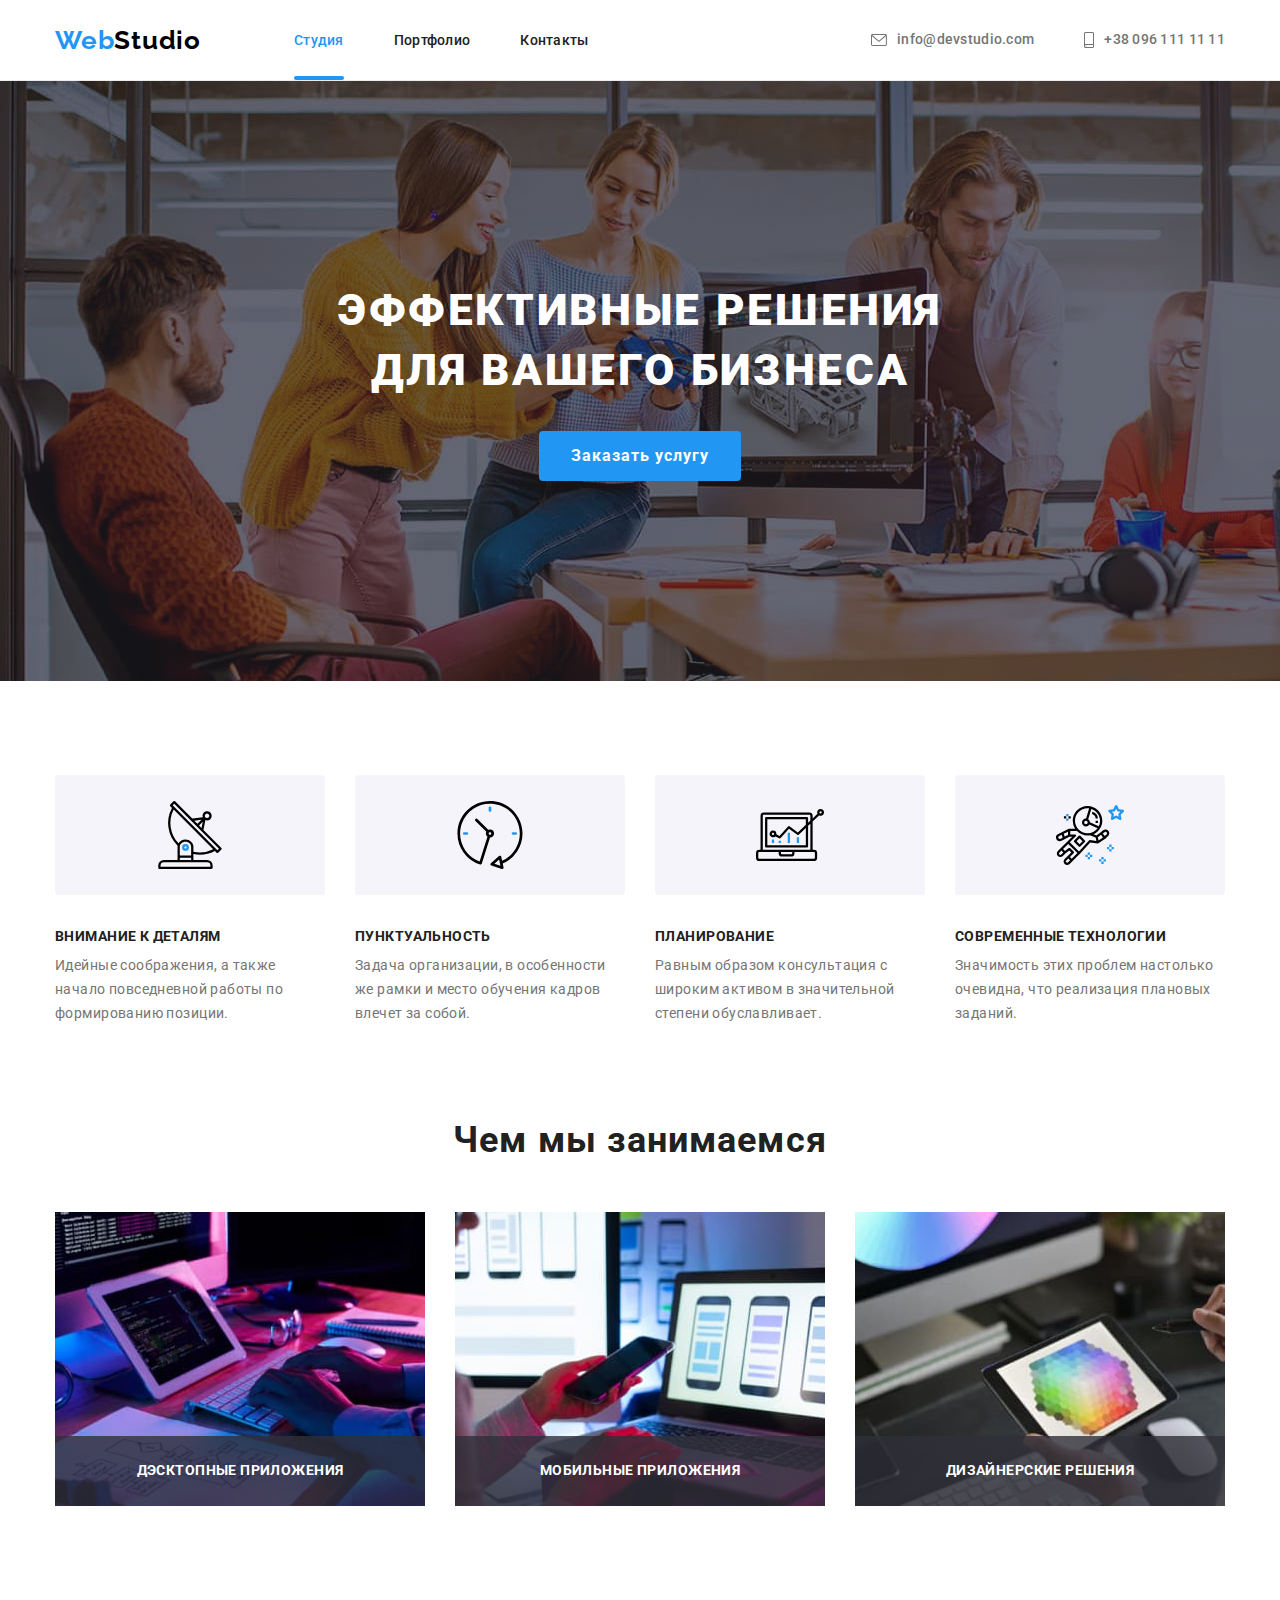
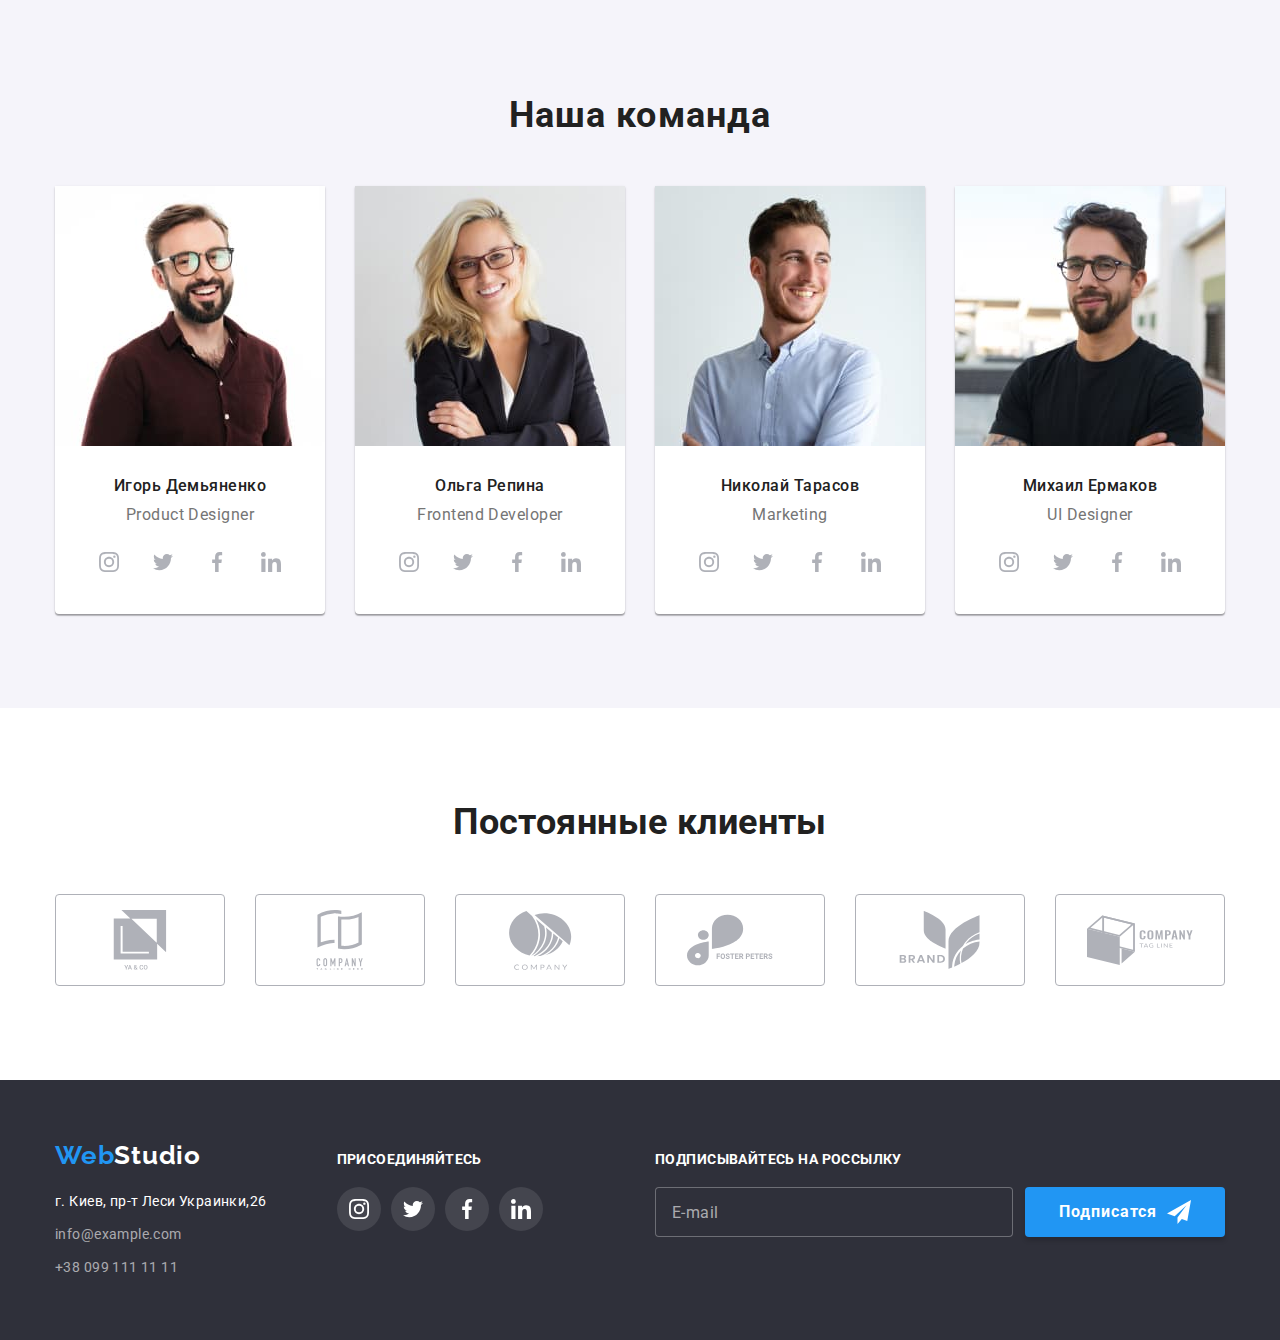
==== index.html @ eb28e516 "add6" ====
<!DOCTYPE html>
<html lang="ru">
  <head>
    <meta charset="UTF-8" />
    <meta http-equiv="X-UA-Compatible" content="IE=edge" />
    <meta name="viewport" content="width=device-width, initial-scale=1.0" />
    <title>Document</title>
    <link
      rel="stylesheet"
      href="https://cdn.jsdelivr.net/npm/modern-normalize@1.1.0/modern-normalize.min.css"
    />
    <link rel="stylesheet" href="./css/styles.css" />
    <link rel="preconnect" href="https://fonts.googleapis.com" />
    <link rel="preconnect" href="https://fonts.gstatic.com" crossorigin />
    <link
      href="https://fonts.googleapis.com/css2?family=Raleway:wght@700&family=Roboto:wght@400;500;700;900&display=swap"
      rel="stylesheet"
    />
  </head>
  <body>
    <header>
      <div class="container page-header-container">
        <nav class="header-navigation">
          <a href="./index.html" class="logo">Web<span class="logo-studio">Studio</span></a>
          <ul class="navigation-links">
            <li><a href="./index.html" class="links-header current">Студия</a></li>
            <li><a href="./portfolio.html" class="links-header">Портфолио</a></li>
            <li><a href="./contacts.html" class="links-header">Контакты</a></li>
          </ul>
        </nav>
        <ul class="header-contacts">
          <li>
            <div class="contacts">
              <a href="mailto:info@devstudio.com" class="links-header"
                ><svg class="icon-letter" width="16" height="14">
                  <use href="./images/icons.svg#icon-letter"></use></svg
                >info@devstudio.com</a
              >
            </div>
          </li>
          <li>
            <div class="contacts">
              <a href="tel:+380961111111" class="links-header"
                ><svg class="icon-phone" width="10" height="16">
                  <use href="./images/icons.svg#icon-smartphone"></use>
                </svg>
                +38 096 111 11 11</a
              >
            </div>
          </li>
        </ul>
      </div>
    </header>
    <main>
      <section class="hero section">
        <div class="container hero-img-button">
          <h1 class="hero-title">Эффективные решения для вашего бизнеса</h1>
          <button type="button" data-modal-open class="button-hero">Заказать услугу</button>
        </div>
      </section>
      <section class="advantage section">
        <div class="container">
          <h2 class="visually-hidden">преимущества</h2>
          <ul class="our-advantage">
            <li>
              <div class="items-advantage">
                <svg class="icons-advantage">
                  <use href="./images/icons.svg#icon-antenna"></use>
                  <!-- width="65px" height="70px" -->
                </svg>
              </div>
              <h3>Внимание к деталям</h3>
              <p>
                Идейные соображения, а также начало повседневной работы по формированию позиции.
              </p>
            </li>
            <li>
              <div class="items-advantage">
                <svg class="icons-advantage">
                  <use href="./images/icons.svg#icon-clock "></use>
                  <!-- width="67px" height="70px" -->
                </svg>
              </div>
              <h3>Пунктуальность</h3>
              <p>
                Задача организации, в особенности же рамки и место обучения кадров влечет за собой.
              </p>
            </li>
            <li>
              <div class="items-advantage">
                <svg class="icons-advantage">
                  <use href="./images/icons.svg#icon-diagram"></use>
                  <!-- width="70px" height="54px" -->
                </svg>
              </div>
              <h3>Планирование</h3>
              <p>
                Равным образом консультация с широким активом в значительной степени обуславливает.
              </p>
            </li>
            <li>
              <div class="items-advantage">
                <svg class="icons-advantage">
                  <use href="./images/icons.svg#icon-astronaut"></use>
                  <!-- width="70px" height="70px" -->
                </svg>
              </div>
              <h3>Современные технологии</h3>
              <p>Значимость этих проблем настолько очевидна, что реализация плановых заданий.</p>
            </li>
          </ul>
        </div>
      </section>
      <section class="work section">
        <div class="container">
          <h2 class="work-title">Чем мы занимаемся</h2>
          <ul class="our-work">
            <li>
              <div class="our-work-img">
                <img
                  src="./images/img2.jpg"
                  alt="процесс создания сайта,приложения"
                  width="370"
                  height="294"
                />
                <p class="work-img-text">Дэсктопные приложения</p>
              </div>
            </li>
            <li>
              <div class="our-work-img">
                <img
                  src="./images/img3.jpg"
                  alt="оптимизация сайта для потребителей"
                  width="370"
                  height="294"
                />
                <p class="work-img-text">Мобильные приложения</p>
              </div>
            </li>
            <li>
              <div class="our-work-img">
                <img
                  src="./images/img4.jpg"
                  alt="сопоставление всех за и против"
                  width="370"
                  height="294"
                />
                <p class="work-img-text">Дизайнерские решения</p>
              </div>
            </li>
          </ul>
        </div>
      </section>
      <section class="team section">
        <div class="container">
          <h2 class="title-team">Наша команда</h2>
          <ul class="our-team">
            <li>
              <img src="./images/img5.jpg" alt="фото Игорь Демьяненко" width="270" height="260" />
              <div class="info-team">
                <h3 class="team-img-titles">Игорь Демьяненко</h3>
                <p lang="en">Product Designer</p>

                <ul class="social-list-team">
                  <li class="social-items-team">
                    <a href="" class="social-links-team"
                      ><svg class="social-team-icons" width="20px" height="20px">
                        <use href="./images/icons.svg#icon-instagram"></use></svg
                    ></a>
                  </li>
                  <li class="social-items-team">
                    <a href="" class="social-links-team"
                      ><svg class="social-team-icons" width="20px" height="20px">
                        <use href="./images/icons.svg#icon-twitter"></use></svg
                    ></a>
                  </li>
                  <li class="social-items-team">
                    <a href="" class="social-links-team"
                      ><svg class="social-team-icons" width="20px" height="20px">
                        <use href="./images/icons.svg#icon-facebook"></use></svg
                    ></a>
                  </li>
                  <li class="social-items-team">
                    <a href="" class="social-links-team"
                      ><svg class="social-team-icons" width="20px" height="20px">
                        <use href="./images/icons.svg#icon-linkedin"></use></svg
                    ></a>
                  </li>
                </ul>
              </div>
            </li>
            <li>
              <img src="./images/img6.jpg" alt="фото Ольга Репина" width="270" height="260" />
              <div class="info-team">
                <h3 class="team-img-titles">Ольга Репина</h3>
                <p lang="en">Frontend Developer</p>

                <ul class="social-list-team">
                  <li class="social-items-team">
                    <a href="" class="social-links-team"
                      ><svg class="social-team-icons" width="20px" height="20px">
                        <use href="./images/icons.svg#icon-instagram"></use></svg
                    ></a>
                  </li>
                  <li class="social-items-team">
                    <a href="" class="social-links-team"
                      ><svg class="social-team-icons" width="20px" height="20px">
                        <use href="./images/icons.svg#icon-twitter"></use></svg
                    ></a>
                  </li>
                  <li class="social-items-team">
                    <a href="" class="social-links-team"
                      ><svg class="social-team-icons" width="20px" height="20px">
                        <use href="./images/icons.svg#icon-facebook"></use></svg
                    ></a>
                  </li>
                  <li class="social-items-team">
                    <a href="" class="social-links-team"
                      ><svg class="social-team-icons" width="20px" height="20px">
                        <use href="./images/icons.svg#icon-linkedin"></use></svg
                    ></a>
                  </li>
                </ul>
              </div>
            </li>
            <li>
              <img src="./images/img7.jpg" alt="фото Николай Тарасов" width="270" height="260" />
              <div class="info-team">
                <h3 class="team-img-titles">Николай Тарасов</h3>
                <p lang="en">Marketing</p>

                <ul class="social-list-team">
                  <li class="social-items-team">
                    <a href="" class="social-links-team"
                      ><svg class="social-team-icons" width="20px" height="20px">
                        <use href="./images/icons.svg#icon-instagram"></use></svg
                    ></a>
                  </li>
                  <li class="social-items-team">
                    <a href="" class="social-links-team"
                      ><svg class="social-team-icons" width="20px" height="20px">
                        <use href="./images/icons.svg#icon-twitter"></use></svg
                    ></a>
                  </li>
                  <li class="social-items-team">
                    <a href="" class="social-links-team"
                      ><svg class="social-team-icons" width="20px" height="20px">
                        <use href="./images/icons.svg#icon-facebook"></use></svg
                    ></a>
                  </li>
                  <li class="social-items-team">
                    <a href="" class="social-links-team"
                      ><svg class="social-team-icons" width="20px" height="20px">
                        <use href="./images/icons.svg#icon-linkedin"></use></svg
                    ></a>
                  </li>
                </ul>
              </div>
            </li>
            <li>
              <img src="./images/img8.jpg" alt="фото Михаил Ермаков" width="270" height="260" />
              <div class="info-team">
                <h3 class="team-img-titles">Михаил Ермаков</h3>
                <p lang="en">UI Designer</p>

                <ul class="social-list-team">
                  <li class="social-items-team">
                    <a href="" class="social-links-team"
                      ><svg class="social-team-icons" width="20px" height="20px">
                        <use href="./images/icons.svg#icon-instagram"></use></svg
                    ></a>
                  </li>
                  <li class="social-items-team">
                    <a href="" class="social-links-team"
                      ><svg class="social-team-icons" width="20px" height="20px">
                        <use href="./images/icons.svg#icon-twitter"></use></svg
                    ></a>
                  </li>
                  <li class="social-items-team">
                    <a href="" class="social-links-team"
                      ><svg class="social-team-icons" width="20px" height="20px">
                        <use href="./images/icons.svg#icon-facebook"></use></svg
                    ></a>
                  </li>
                  <li class="social-items-team">
                    <a href="" class="social-links-team"
                      ><svg class="social-team-icons" width="20px" height="20px">
                        <use href="./images/icons.svg#icon-linkedin"></use></svg
                    ></a>
                  </li>
                </ul>
              </div>
            </li>
          </ul>
        </div>
      </section>
      <section class="our-clients section">
        <div class="clients container">
          <h2 class="clients-title">Постоянные клиенты</h2>
          <ul class="list-clients">
            <li class="clients-items">
              <a href="" class="links-clients">
                <svg class="clients-icon" width="106" height="60">
                  <use href="./images/icons.svg#icon-group" class="icons"></use>
                </svg>
              </a>
            </li>
            <li class="clients-items">
              <a href="" class="links-clients">
                <svg class="clients-icon" width="106" height="60">
                  <use href="./images/icons.svg#icon-group2"></use>
                </svg>
              </a>
            </li>
            <li class="clients-items">
              <a href="" class="links-clients">
                <svg class="clients-icon" width="106" height="60">
                  <use href="./images/icons.svg#icon-group3"></use>
                </svg>
              </a>
            </li>
            <li class="clients-items">
              <a href="" class="links-clients">
                <svg class="clients-icon" width="106" height="60">
                  <use href="./images/icons.svg#icon-group4"></use>
                </svg>
              </a>
            </li>
            <li class="clients-items">
              <a href="" class="links-clients">
                <svg class="clients-icon" width="106" height="60">
                  <use href="./images/icons.svg#icon-group5"></use>
                </svg>
              </a>
            </li>
            <li class="clients-items">
              <a href="" class="links-clients">
                <svg class="clients-icon" width="106" height="60">
                  <use href="./images/icons.svg#icon-group6"></use>
                </svg>
              </a>
            </li>
          </ul>
        </div>
      </section>
    </main>
    <footer>
      <div class="container footer-links">
        <div>
          <a href="./index.html" class="logo">Web<span class="logo-studio-footer">Studio</span></a>
          <address>
            <ul class="links-address">
              <li>
                <a
                  href="https://goo.gl/maps/tHjSm2KnyTcFrMC39"
                  target="_blank"
                  rel="noreferrer noopener"
                  style="color: white"
                  >г. Киев, пр-т Леси Украинки,26</a
                >
              </li>
              <li>
                <a href="mailto:info@example.com" target="_blank" rel="noreferrer noopener"
                  >info@example.com</a
                >
              </li>
              <li>
                <a href="tel:+380991111111" target="_blank" rel="noreferrer noopener"
                  >+38 099 111 11 11</a
                >
              </li>
            </ul>
          </address>
        </div>
        <div class="social-links-footer">
          <h2 class="visually-hidden">присоеденяйтесь</h2>
          <div class="social-links-box">
            <p class="footer-list-title">присоединяйтесь</p>
            <ul class="social-links-list">
              <li class="social-list-items-footer">
                <a href="" class="social-links-items-footer">
                  <svg class="social-list-icons-footer" width="20px" height="20px">
                    <use href="./images/icons.svg#icon-instagram"></use>
                  </svg>
                </a>
              </li>
              <li class="social-list-items-footer">
                <a href="" class="social-links-items-footer">
                  <svg class="social-list-icons-footer" width="20px" height="20px">
                    <use href="./images/icons.svg#icon-twitter"></use>
                  </svg>
                </a>
              </li>
              <li class="social-list-items-footer">
                <a href="" class="social-links-items-footer">
                  <svg class="social-list-icons-footer" width="20px" height="20px">
                    <use href="./images/icons.svg#icon-facebook"></use>
                  </svg>
                </a>
              </li>
              <li class="social-list-items-footer">
                <a href="" class="social-links-items-footer">
                  <svg class="social-list-icons-footer" width="20px" height="20px">
                    <use href="./images/icons.svg#icon-linkedin"></use>
                  </svg>
                </a>
              </li>
            </ul>
          </div>
        </div>
        <div class="footer-user-form">
          <p class="footer-user-title">Подписывайтесь на россылку</p>
          <form class="footer-user-input-box">
            <input
              type="email"
              name="email"
              class="footer-user-input"
              required
              placeholder="E-mail"
            />
            <button type="submit" class="footer-user-btn" width="200" height="50">
              Подписатся<svg class="footer-user-icon" width="24" height="24">
                <use href="./images/icons.svg#icon-send"></use>
              </svg>
            </button>
          </form>
        </div>
      </div>
    </footer>
    <div class="backdrop is-hidden" data-modal>
      <div class="modal">
        <button type="button" data-modal-close class="modal-close-btn">
          <svg class="modal-close-btn-icon" width="18" height="18">
            <use href="./images/icons.svg#icon-closebtn"></use>
          </svg>
        </button>
        <form class="modal-form-main">
          <p class="modal-form-title">Оставте свои даные,мы вам перезвоним</p>
          <label class="modal-form-field">
            <span class="modal-form-input-desc">Имя*</span>
            <span class="modal-form-input-box">
              <input
                type="text"
                class="modal-form-input hover"
                name="user_name"
                required
                pattern="^[a-zA-Zа-яА-Я]+$"
                minlength="2"
              />
              <div class="hover-box"></div>
              <svg class="modal-form-input-icon" width="18" height="18">
                <use href="./images/icons.svg#icon-person"></use>
              </svg>
            </span>
          </label>
          <label class="modal-form-field">
            <span class="modal-form-input-desc">Телефон*</span>
            <span class="modal-form-input-box">
              <input
                type="tel"
                class="modal-form-input"
                name="user_phone"
                required
                pattern="^[0-9]{3}-[0-9]{3}-[0-9]{2}-[0-9]{2}"
                title="xxx-xxx-xx-xx"
              />
              <div class="hover-box"></div>
              <svg class="modal-form-input-icon" width="18" height="18">
                <use href="./images/icons.svg#icon-phone"></use>
              </svg>
            </span>
          </label>
          <label class="modal-form-field">
            <span class="modal-form-input-desc">Почта*</span>
            <span class="modal-form-input-box">
              <input type="email" class="modal-form-input" name="user_mail" />
              <div class="hover-box"></div>
              <svg class="modal-form-input-icon" width="18" height="18">
                <use href="./images/icons.svg#icon-email"></use>
              </svg>
            </span>
          </label>
          <label class="modal-form-field">
            <span class="modal-form-input-desc">Коментарий</span>
            <textarea
              name="user-message"
              placeholder="Введите текст"
              class="modal-form-message"
            ></textarea>
          </label>
          <span class="modal-form-check-box">
            <input
              id="user-policy"
              type="checkbox"
              required
              name="user_policy"
              class="modal-form-check visually-hidden"
            />
            <label for="user-policy" class="modal-form-check-desc">
              Соглашаюсь с рaссылкой и принимаю&nbsp<a href="" class="modal-form-check-link"
                >Условия соглашения</a
              >
            </label></span
          >
          <button class="modal-form-btn" type="submit">Отправить</button>
        </form>
      </div>
    </div>
    <script src="./js/modal.js"></script>
  </body>
</html>
---- css/styles.css ----
:root{
    --primary-text-colorry:#212121 ;
--accent-text-color:#2196F3;
--text-color:#757575;
--logo-color-header:#000000;
--color-white:#FFFFFF;
--bgcolor-black:#2F303A;
--adress-color:rgba(255, 255, 255, 0.6);
--background-color: #E5E5E5;
--background-color-team: #F5F4FA;
--font-family-secondary: 'Raleway',sans-serif;
--font-family-primary: 'Roboto',sans-serif;
--icons-color:#AFB1B8;
--transition-dur-func: 250ms cubic-bezier(0.4, 0, 0.2, 1);


}

h1,h2,h3,p{
    margin-top: 0;
    margin-bottom: 0;
}
ul,ol{
    padding-left: 0;
        margin-top: 0;
            margin-bottom: 0;
                list-style: none;

}
img{
    display: block;
    max-width: 100%;
    height: auto;
}
.section{
    padding-bottom: 94px;
    padding-top: 94px;
}
.link{
    text-decoration:none;
}
.container{
    margin-left: auto;
    margin-right: auto;
    width: 1200px;
    padding-left: 15px;
    padding-right: 15px;
}
body{
font-family: 'Roboto',
        sans-serif;
        color:var(--primary-text-colorry) ;
    background-color: var(--color-white);
    font-size: 14px;
    letter-spacing:0.03em;
}
ul {
list-style: none;
}
a {
    text-decoration: none;
}
button {
    cursor:pointer;
    font-family:var(--font-family-primary) ;
border: none;
display: block;
margin: 0 auto;
}
/* ///////////////////header////////////////////////// */
header{border-bottom: 1px solid #ECECEC;}
.page-header-container {
    display: flex;
    align-items: center;
    height: 80px;
    }
.header-navigation{
    display: flex;
align-items: center;

}
.navigation-links{
    display: flex;
    margin-left: 93px;
    gap:50px;
}
.navigation-links a{
    transition: color var(--transition-dur-func);
    font-style: normal;
font-weight: 500;
font-size: 14px;
line-height: 1.14;
letter-spacing: 0.02em;

}
.navigation-links a:hover,
.navigation-links a:focus{
    color: var(--accent-text-color);

}
.header-contacts{
    display: flex;
        margin-left: auto;
        gap: 50px;
                align-items: center;

}
.contacts{
    display: flex;
justify-content: center;
align-items: center;
}
.links-header{
    position: relative;
        transition: color var(--transition-dur-func);
}
.links-header:hover ,
.links-header:focus{
color: var(--accent-text-color);
}
.current::after{
    content: "";
    position: absolute;
    display: flex;
    margin-top: 28px;
    width: 100%;
    height: 4px;
    border-radius: 2px;
    background-color: var(--accent-text-color);
}
.icon-letter{
    margin-right: 10px;
    fill: currentColor;
}
.icon-phone{
    margin-right: 10px;
    fill: currentColor;
}
.header-contacts:first-child{
    margin-right: 50px;
}

.navigation-links a{
    color:var(--primary-text-colorry) ;
}
.header-contacts a{
        display: flex;
    align-items: center;
    font-style: normal;
        font-weight: 500;
        font-size: 14px;
        line-height: 1.14;
        letter-spacing: 0.02em;
    
        color:var(--text-color);
}
.navigation-links .current {
    color: var(--accent-text-color);
}
.logo{
    font-family: 'Raleway';
        font-style: normal;
        font-weight: 700;
        font-size: 26px;
        line-height: 1.19;
        letter-spacing: 0.03em;
        text-decoration:none;
        color: var(--accent-text-color);
        }
        .logo-studio{
            color:var(--logo-color-header) ;
        }
.visually-hidden {
                    position: absolute;
                    width: 1px;
                    height: 1px;
                    margin: -1px;
                    border: 0;
                    padding: 0;
        
                    white-space: nowrap;
                    clip-path: inset(100%);
                    clip: rect(0 0 0 0);
                    overflow: hidden;
                }
/* .....................герой..................... */
.hero{
    background-image: linear-gradient(rgba(47, 48, 58, 0.4), rgba(47, 48, 58, 0.4)), url(..//images/bgheroimg.jpg);
        background-repeat: no-repeat;
background-size:1600px ;
background-size:cover;
max-width: 1600px;
height: 600px;
margin: 0 auto;
            padding: 200px 0;
            background-color: #C4C4C4;
}
.hero-title{
        font-weight: 900;
        font-size: 44px;
        line-height: 1.36;
        text-align: center;
        letter-spacing: 0.06em;
        text-transform: uppercase;
        color:var(--color-white,white);

        display: block;
        margin-bottom: 30px;
        margin-left: auto;
        margin-right: auto;

        width: 696px;
        
        
}

.button-hero{
        font-weight: 700;
        font-size: 16px;
        line-height: 1.875;
        text-align: center;
        letter-spacing: 0.06em;    
        color:var(--color-white,white);
        background: var(--accent-text-color);

        padding-top: 10px;
        padding-bottom:10px;
        padding-left: 32px;
        padding-right: 32px;
        border: none;

        display:block;
        min-width: 200px;
        border-radius: 4px;
        margin-left: auto;
        margin-right: auto;
        
}
/* //////////////////переваги//////////////// */
.icons-advantage{
background: #F5F4FA;
    border-radius: 4px;  
    width: 270px;
    height: 120px;
        padding: 25px 101px;
}
.items-advantage{
    margin-bottom: 30px;
}
    .advantage h3{
        font-style: normal;
            font-weight: 700;
            font-size: 14px;
            line-height: 1.143;
            letter-spacing: 0.03em;
            text-transform: uppercase;
            color:var(--primary-text-colorry);
    }
    .advantage p{
        font-style: normal;
            font-weight: 400;
            font-size: 14px;
            line-height: 1.7;
            letter-spacing: 0.03em;
            color:var(--text-color,#757575);
    }
    .our-advantage{
        display:flex;
        justify-content: center;
        gap: 30px;

    }
                .our-advantage h3{
                    margin-bottom: 10px;
                }
    .items-advantage{
        width: 270px;
        text-align:start;
    }
    /* ////////////////робота///////////////////// */
    .our-work{
display: flex;
flex-wrap: wrap;
gap: 30px;
justify-content: center;
   }
    .work-title{
        font-style: normal;
            font-weight: 700;
            font-size: 36px;
            line-height: 1.17;
            text-align: center;
            letter-spacing: 0.03em;
            margin-bottom: 50px;
        
            color:var(--primary-text-colorry);
    }
    
    .work{
        padding-top: 0px;
    }
        .work-img-text{
            font-weight: 700;
                line-height: 1.14;
                text-align: center;
                text-transform: uppercase;
                color: #FFFFFF;
background: rgba(47, 48, 58, 0.8);  
position: absolute;
width: 100%;
    height: 70px;
    bottom: 0%;
    display: flex;
    justify-content: center;
    align-items: center;
    }
     .our-work-img{
        position: relative;
     }
   /* //////////////////// команда///////////////// */
  
    .team{
        background-color:var(--background-color-team) ;
    }
    .team-img-titles{
        margin-bottom: 10px;
    }
        .info-team{
        padding: 30px 0;
    }

    .title-team{
        font-style: normal;
            font-weight: 700;
            font-size: 36px;
            line-height: 1.17;
            text-align: center;
            letter-spacing: 0.03em;
                        color:var(--primary-text-colorry);

            margin-bottom: 50px;
            margin-left: auto;
            margin-right: auto;
        
    }
    .our-team h3{
        font-style: normal;
            font-weight: 500;
            font-size: 16px;
            line-height: 1.19;
            letter-spacing: 0.03em;
        
            color:var(--primary-text-colorry);
    }
    .our-team p{
        font-style: normal;
            font-weight: 400;
            font-size: 16px;
            line-height: 1.19;
            letter-spacing: 0.03em;
                   
            color:var(--text-color);
    }
    .our-team{
        display: flex;
        flex-wrap: wrap;
        gap: 30px;
        justify-content:center;
        text-align: center;
    }
    .our-team li{
        background-color: #fff;
                    border-radius: 0px 0px 4px 4px;
                    box-shadow: 0px 1px 3px rgba(0, 0, 0, 0.12), 0px 1px 1px rgba(0, 0, 0, 0.14), 0px 2px 1px rgba(0, 0, 0, 0.2);
    }
         .social-list-team {
             display: flex;
             gap: 10px;
             justify-content: center;
              margin-top: 16px;

         }
    
         .social-list-team li  {
             box-shadow: none;
            }
            .social-links-team{
                display: flex;
                width: 44px;
                border-radius: 50%;
             height: 44px;
             background-color: #FFFFFF;
             justify-content: center;
             align-items: center;                             
                color:var(--icons-color);
                      transition: color var(--transition-dur-func),
      background-color var(--transition-dur-func);

                 }
                 .social-links-team:hover,
                 .social-links-team:focus{
                    color: var(--color-white);
                    background-color:var(--accent-text-color);}
                    .social-team-icons{
                        fill: currentColor;
                    }
    /* ///////////////////////clients////////////////// */
    .clients-items{
        display: flex;
                width: 170px;
                    height: 92px;
                    justify-content: center;
                    align-items: center;
    }
    .clients-title{
        text-align: center;
        margin-bottom: 50px;
        font-weight: 700;
        font-size: 36px;
        line-height: 1.16;
    }
    .list-clients{
        display: flex;
        justify-content: center;
        gap: 30px;
    }
    .links-clients{
        display: flex;
        border: 1px solid #AFB1B8;
     border-radius: 4px;
        width: 170px;
        height: 92px;
        justify-content: center;
        align-items: center;
        color:var(--icons-color);
              transition: color var(--transition-dur-func),
      border-color var(--transition-dur-func);

    } 
     .links-clients:hover,
     .links-clients:focus {
     border-color: var(--accent-text-color);
     color: var(--accent-text-color);
                    }
                    .clients-icon{
                        fill: currentColor;
                    }
    
   /* //////////////////// footer////////////////////// */
.social-links-items-footer{
    display: flex;
    width: 44px;
    color: var(--color-white);
height: 44px;
border-radius: 50%;
background-color: rgba(255, 255, 255, 0.1);
justify-content: center;
align-items: center;
      transition: background-color var(--transition-dur-func);

}
.social-links-items-footer:hover,
.social-links-items-footer:focus{
    background-color: var(--accent-text-color);
}

   .footer-list-title{
    font-weight: 700;
        font-size: 14px;
        line-height: 1.14;
        letter-spacing: 0.03em;
        text-transform: uppercase;
        color: var(--color-white);
        margin-bottom:20px ;
   }
   .social-links-list{
    display: flex;
    width: 206px;
    gap: 10px;
   }
    .footer-links{
        display: flex;
        align-items: baseline;
   }
      .social-links-footer{
        margin-left: 70px;
   }

        address{
            margin-top: 20px;
        }
        .links-address li:not(:last-child){
        margin-bottom: 9px;
        }
.links-address a{
    font-style: normal;
        font-weight: 400;
        font-size: 14px;
        line-height: 1.7;
        letter-spacing: 0.03em;
 color: var(--adress-color);
  transition: color var(--transition-dur-func);
             }

             footer{
        background-color: var(--bgcolor-black);
    padding: 60px 0;
             }
.links-address a:hover,
.links-address a:focus {
color: var(--accent-text-color);
            }
            .logo-studio-footer{
                color:var(--color-white) ;
            }
                        .social-list-icons-footer{
                fill: currentColor;
            }
/* /////////////////FOOTER-FORM////////////// */
.footer-user-input{
    display: block;
        padding-left: 16px;
        width: 358px;
    height: 50px;
    border: 1px solid rgba(255, 255, 255, 0.3);
border-radius: 4px;
background-color: var(--bgcolor-black) ;
color: var(--color-white);
font-size:16px ;
transition: border-color var(--transition-dur-func);
}
.footer-user-input:hover,
.footer-user-input:focus{
    border-color: var(--accent-text-color);
    outline: none;
}



.footer-user-input::placeholder{
    letter-spacing: 0.03em;
color: rgba(255, 255, 255, 0.6);
}

.footer-user-title{
    font-weight: 700;
font-size: 14px;
line-height: 1.14;
letter-spacing: 0.03em;
text-transform: uppercase;
margin-bottom: 20px;
color:var(--color-white);

}

.footer-user-input-box{
    display: flex;
    justify-content: center;
    align-items: center;
}

.footer-user-btn{
    display:flex;
   align-items: center;
       justify-content: center;
   width: 200px;
   height: 50px;
   margin-left: 12px;
   box-shadow: 0px 4px 4px rgba(0, 0, 0, 0.15);
border-radius: 4px;
background-color: var(--accent-text-color);
font-weight: 700;
font-size: 16px;
line-height: 1.88;
letter-spacing: 0.06em;
color:var(--color-white);

}
.footer-user-form{
    margin-left: auto;
}

.footer-user-icon{
    fill: currentColor;
    color: var(--color-white);
    margin-left: 10px;
}

                       /* /////////////////// PORTFOLIO/////////////// */
/* galery and buttons */

.portfolio-menu{
    display: flex;
    justify-content: center;
    gap:8px;
    margin-bottom: 50px;
}
.img-portfolio{
    display: flex;
    flex-wrap: wrap;
    gap:30px;
}
.img-portfolio li{
    width:370px;
    }
    .img-portfolio-items,
    .portfolio-menu-items{
  
      transition: box-shadow var(--transition-dur-func);
}
        .img-portfolio-links:hover,
        .img-portfolio-links:focus
        {
box-shadow: 0px 1px 1px rgba(0, 0, 0, 0.12), 0px 4px 4px rgba(0, 0, 0, 0.06), 1px 4px 6px rgba(0, 0, 0, 0.16);
        }

.btn-portfolio-menu:hover,
.btn-portfolio-menu:focus
{
box-shadow: 0px 1px 1px rgba(0, 0, 0, 0.12), 0px 4px 4px rgba(0, 0, 0, 0.06), 1px 4px 6px rgba(0, 0, 0, 0.16);  
                  }

.galery-portfolio button
{
    font-family: 'Roboto',
            sans-serif;
    font-style: normal;
        font-weight: 500;
        font-size: 16px;
        line-height: 1.625;
        letter-spacing: 0.03em;    
        color:var(--primary-text-colorry);
        background-color: var(--background-color-team);
        border-radius: 4px;
        border: var(--primary-text-colorry);

        padding: 6px 22px;
            border: none;
        
            display: block;
            min-width: 70px;
            border-radius: 4px;
            margin-left: auto;
            margin-right: auto;
            transition: background-color var(--transition-dur-func),
      color var(--transition-dur-func),box-shadow var(--transition-dur-func);
}

button:hover,
button:focus{
background-color:var(--accent-text-color);
color:var(--color-white) ;
}
.info-portfolio{
        border: 1px solid #EEEEEE;
padding:20px 24px;
}

.galery-portfolio h2{
    font-style: normal;
        font-weight: 700;
        font-size: 18px;
        line-height: 2;
        letter-spacing: 0.06em;
    
        color:var(--primary-text-colorry);
}
.galery-portfolio p{
    font-style: normal;
        font-weight: 400;
        font-size: 16px;
        line-height: 1.875;
        letter-spacing: 0.03em;
                    margin-top:4px;
    
        color:var(--text-color);
}
.img-portfolio-links{
    display: block;
        transition: box-shadow var(--transition-dur-func);

}


/* ///////////////////overlay animation////////////// */
p.overlay-portfolio-text {
    background: rgba(33, 150, 243, 0.9);
    font-weight: 400;
    font-size: 18px;
    line-height: 1.56;
    letter-spacing: 0.03em;
    color: var(--color-white);
    position: absolute;
    left: 0;
    top: 0;
    text-align:start;
    height: 100%;
    width: 100%;
    overflow:auto;
    transform: translateY(100%);
    transition: transform 250ms cubic-bezier(0.4, 0, 0.2, 1);
    padding: 63px 24px;

    
}
.overlay-portfolio{
    position: relative;
    display: block;
    overflow: hidden;
}
.img-portfolio-links:hover .overlay-portfolio-text,
.img-portfolio-links:focus .overlay-portfolio-text{
    transform: translateY(0%);

}
/* /////////////////MODAL WINDOW////////////// */
.backdrop{
    position: fixed;
    width: 100%;
    height: 100%;
    background-color:rgba(0, 0, 0, 0.2); ;
    z-index: 100;
    top: 0;
    left: 0;
    transition: opacity var(--transition-dur-func),visibility var(--transition-dur-func);
}
.modal{
    position: absolute;
    top:50%;
    left:50%;
    transform:translate(-50%,-50%);
    width: 528px;
    height: 581px;
    background-color: var(--color-white);
    padding: 40px;
}
.modal-close-btn{
    display: flex;
    justify-content: center;
    align-items: center;
    position: absolute;
    top: 10px;
    right: 10px;
    background-color: transparent;
    width: 30px;
    height: 30px;
    padding:0;
    fill: currentColor;
    color: #000000;
    border: 1px solid rgba(0, 0, 0, 0.1);
    border-radius: 50%;
        transition: color var(--transition-dur-func), background-color var(--transition-dur-func);

}
.modal-close-btn:focus,
.modal-close-btn:hover{
    background-color: var(--accent-text-color);
    color: var(--color-white);
}

.backdrop.is-hidden{
    opacity: 0;
    visibility: hidden;
    pointer-events: none;
}
/* /////////////////MODAL FORM MAIN////////////// */
.modal-form-btn{
    padding: 10px 52px;
    /* width: 200px;
    height: 50px; */
    background-color: var(--accent-text-color);
box-shadow: 0px 4px 4px rgba(0, 0, 0, 0.15);
border-radius: 4px;
font-weight: 700;
font-size: 16px;
line-height: 1.88;
letter-spacing: 0.06em;
margin-top: 30px;
color: var(--color-white);

}
.modal-form-title{
    font-weight: 700;
font-size: 20px;
line-height: 1.15;
text-align: center;
}

.modal-form-main{
    display: flex;
    flex-direction: column;
    align-items: center;
}
.modal-form-field{
    width: 100%;
    margin-top:10px;
    }
    .modal-form-field:nth-child(2){
            margin-top:12px;

    }
.modal-form-field:nth-child(5){
 margin-bottom: 20px;
        }

.modal-form-input{
    position: relative;
    width: 100%;
    height: 40px;
    border: 1px solid rgba(33, 33, 33, 0.2);
border-radius: 4px;
padding-left: 42px;
font-size: 16px;
transition: border-color var(--transition-dur-func);
}
.modal-form-input:focus{
    border-color: var(--accent-text-color);
    outline: none;
}

.modal-form-input:focus + .modal-form-input-icon{
    color: var(--accent-text-color);

}
.hover-box{
    position: absolute;
    width: 100%;
    height: 100%;
    border: 1px solid rgba(33, 33, 33, 0.2);
    border-radius: 4px;
    top: 0;
    left: 0;
    transition: border-color var(--transition-dur-func);
}
.hover-box:hover{
  border-color: var(--accent-text-color);

}

.modal-form-input-desc{
    display: block;
    margin-bottom: 4px;
    font-size: 12px;
line-height: 1.16;
letter-spacing: 0.01em;
color: var(--text-color);
}
.modal-form-input-box{
    display: block;
    position: relative;
}
.modal-form-input-icon{
    display: block;
        position: absolute;
        top: 50%;
        left: 14px;
        transform: translateY(-50%);
        fill: currentColor;
        transition: color var(--transition-dur-func);

}

.modal-form-message{
    position: relative;
    resize: none;
    width: 100%;
    height:120px;
    padding:12px 16px;
        border: 1px solid rgba(33, 33, 33, 0.2);
        border-radius: 4px;
        transition: border-color var(--transition-dur-func);
        overflow: auto;
}

.modal-form-message::placeholder{
    text-transform: uppercase;
}

.modal-form-message:focus,
.modal-form-message:hover{
    border-color:var(--accent-text-color);
    outline:none;
}

.modal-form-check-desc{
font-weight: 400;
font-size: 14px;
line-height: 1.71;
letter-spacing: 0.03em;
color: var(--text-color);

}

.modal-form-check-desc::before{
    content: "";
    display: inline-flex;

    width: 16px;
    height: 15px;
    border-radius: 2px;
    border: 1px solid var(--primary-text-colorry);
    cursor: pointer;
    margin: 0;
}
.modal-form-check:checked + .modal-form-check-desc::before{
      background-image: url(../images/check.svg);
      background-size: contain;
      background-position: 50% 50%;

}

.modal-form-check-link{
color: var(--accent-text-color);
}
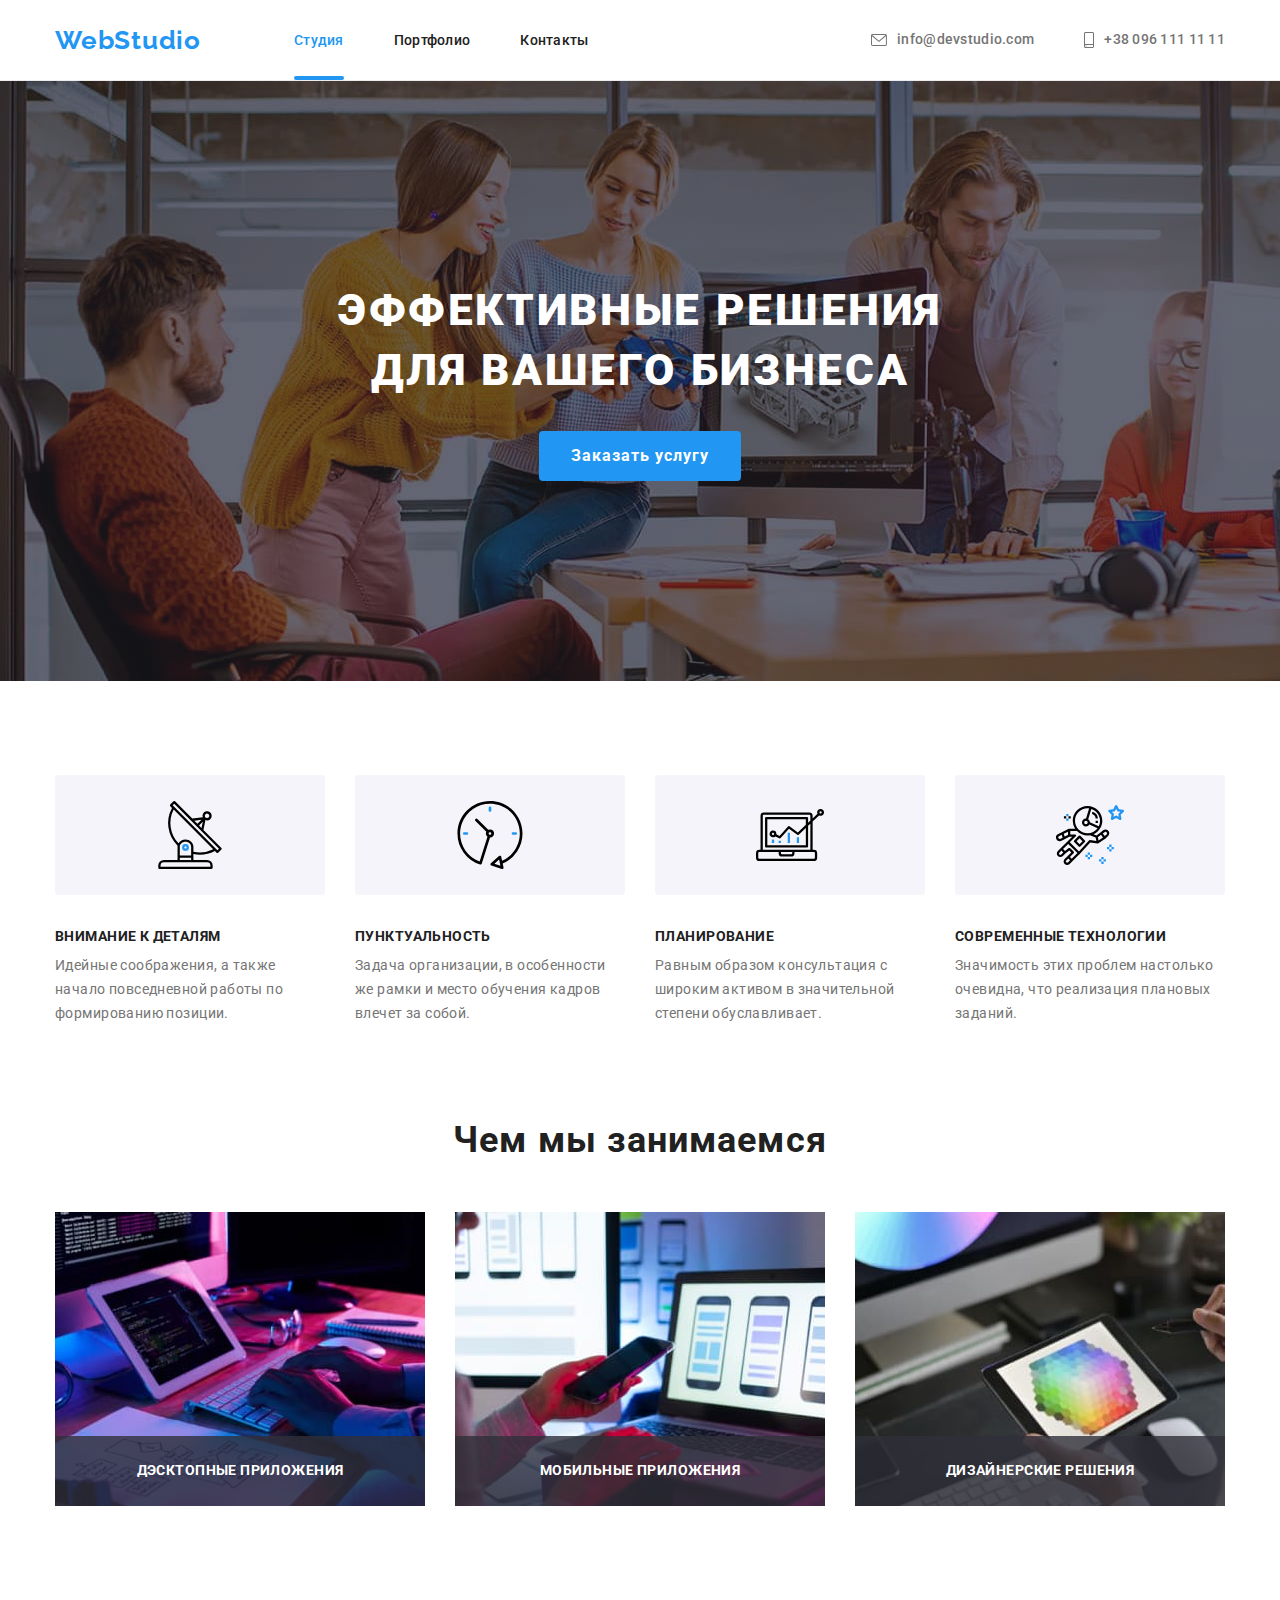
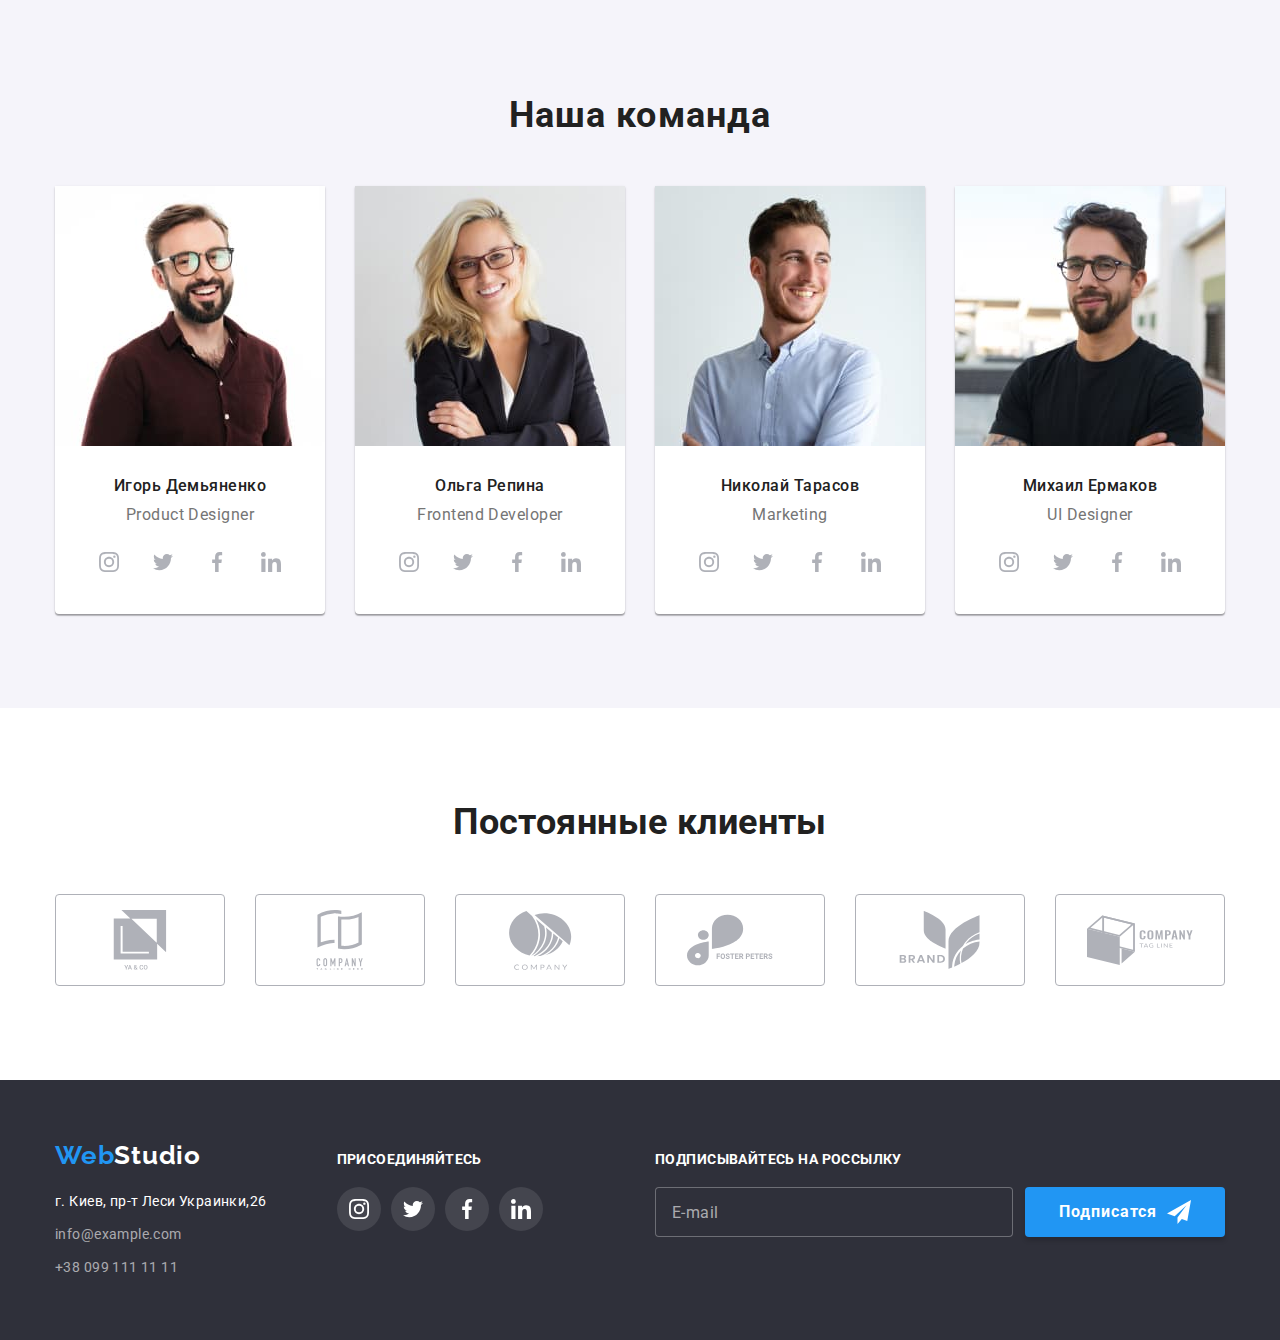
==== commit 40cfad94: "addbemf,h" ====
--- a/index.html
+++ b/index.html
@@ -9,7 +9,7 @@
       rel="stylesheet"
       href="https://cdn.jsdelivr.net/npm/modern-normalize@1.1.0/modern-normalize.min.css"
     />
-    <link rel="stylesheet" href="./css/styles.css" />
+    <link rel="stylesheet" href="./css/main.min.css" />
     <link rel="preconnect" href="https://fonts.googleapis.com" />
     <link rel="preconnect" href="https://fonts.gstatic.com" crossorigin />
     <link
@@ -18,20 +18,20 @@
     />
   </head>
   <body>
-    <header>
-      <div class="container page-header-container">
+    <header class="header">
+      <div class="container header-container">
         <nav class="header-navigation">
-          <a href="./index.html" class="logo">Web<span class="logo-studio">Studio</span></a>
-          <ul class="navigation-links">
-            <li><a href="./index.html" class="links-header current">Студия</a></li>
-            <li><a href="./portfolio.html" class="links-header">Портфолио</a></li>
-            <li><a href="./contacts.html" class="links-header">Контакты</a></li>
+          <a href="./index.html" class="logo">Web<span class="logo__studio">Studio</span></a>
+          <ul class="header-navigation__links">
+            <li><a href="./index.html" class="header-navigation__link current">Студия</a></li>
+            <li><a href="./portfolio.html" class="header-navigation__link">Портфолио</a></li>
+            <li><a href="./contacts.html" class="header-navigation__link">Контакты</a></li>
           </ul>
         </nav>
-        <ul class="header-contacts">
+        <ul class="header__contacts">
           <li>
-            <div class="contacts">
-              <a href="mailto:info@devstudio.com" class="links-header"
+            <div class="header__contacts-box">
+              <a href="mailto:info@devstudio.com" class="header__contact-link"
                 ><svg class="icon-letter" width="16" height="14">
                   <use href="./images/icons.svg#icon-letter"></use></svg
                 >info@devstudio.com</a
@@ -39,8 +39,8 @@
             </div>
           </li>
           <li>
-            <div class="contacts">
-              <a href="tel:+380961111111" class="links-header"
+            <div class="header__contacts-box">
+              <a href="tel:+380961111111" class="header__contact-link"
                 ><svg class="icon-phone" width="10" height="16">
                   <use href="./images/icons.svg#icon-smartphone"></use>
                 </svg>
@@ -51,11 +51,11 @@
         </ul>
       </div>
     </header>
-    <main>
-      <section class="hero section">
-        <div class="container hero-img-button">
-          <h1 class="hero-title">Эффективные решения для вашего бизнеса</h1>
-          <button type="button" data-modal-open class="button-hero">Заказать услугу</button>
+    <main class="main">
+      <section class="hero section hero_position">
+        <div class="container hero__box">
+          <h1 class="hero__title">Эффективные решения для вашего бизнеса</h1>
+          <button type="button" data-modal-open class="hero__button">Заказать услугу</button>
         </div>
       </section>
       <section class="advantage section">
--- a/css/main.min.css
+++ b/css/main.min.css
@@ -0,0 +1 @@
+:root{--primary-text-colorry: #212121;--accent-text-color: #2196F3;--text-color: #757575;--logo-color-header: #000000;--color-white: #FFFFFF;--bgcolor-black: #2F303A;--adress-color: rgba(255, 255, 255, 0.6);--background-color: #E5E5E5;--background-color-team: #F5F4FA;--font-family-secondary: "Raleway", sans-serif;--font-family-primary: "Roboto", sans-serif;--icons-color: #AFB1B8;--transition-dur-func: 250ms cubic-bezier(0.4, 0, 0.2, 1)}.visually-hidden{position:absolute;width:1px;height:1px;margin:-1px;border:0;padding:0;white-space:nowrap;clip-path:inset(100%);clip:rect(0 0 0 0);overflow:hidden}.modal-close-btn,.footer-user-btn,.footer-user-input-box{display:flex;justify-content:center;align-items:center}.container{margin-left:auto;margin-right:auto;width:1200px;padding-left:15px;padding-right:15px}h1,h2,h3,p{margin-top:0;margin-bottom:0}ul,ol{padding-left:0;margin-top:0;margin-bottom:0;list-style:none}img{display:block;max-width:100%;height:auto}.link{text-decoration:none}body{font-family:"Roboto",sans-serif;color:var(--primary-text-colorry);background-color:var(--color-white);font-size:14px;letter-spacing:.03em}ul{list-style:none}a{text-decoration:none}.section{padding-bottom:94px;padding-top:94px}button{cursor:pointer;font-family:var(--font-family-primary);border:none;display:block;margin:0 auto}button:hover,button:focus{background-color:var(--accent-text-color);color:var(--color-white)}.footer-user-input{display:block;padding-left:16px;width:358px;height:50px;border:1px solid rgba(255,255,255,.3);border-radius:4px;background-color:var(--bgcolor-black);color:var(--color-white);font-size:16px;transition:border-color var(--transition-dur-func)}.footer-user-input:hover,.footer-user-input:focus{border-color:var(--accent-text-color);outline:none}.footer-user-input::placeholder{letter-spacing:.03em;color:rgba(255,255,255,.6)}.footer-user-title{font-weight:700;font-size:14px;line-height:1.14;letter-spacing:.03em;text-transform:uppercase;margin-bottom:20px;color:var(--color-white)}.footer-user-btn{width:200px;height:50px;margin-left:12px;box-shadow:0px 4px 4px rgba(0,0,0,.15);border-radius:4px;background-color:var(--accent-text-color);font-weight:700;font-size:16px;line-height:1.88;letter-spacing:.06em;color:var(--color-white)}.footer-user-form{margin-left:auto}.footer-user-icon{fill:currentColor;color:var(--color-white);margin-left:10px}p.overlay-portfolio-text{background:rgba(33,150,243,.9);font-weight:400;font-size:18px;line-height:1.56;letter-spacing:.03em;color:var(--color-white);position:absolute;left:0;top:0;text-align:start;height:100%;width:100%;overflow:auto;transform:translateY(100%);transition:transform 250ms cubic-bezier(0.4, 0, 0.2, 1);padding:63px 24px}.overlay-portfolio{position:relative;display:block;overflow:hidden}.img-portfolio-links:hover .overlay-portfolio-text,.img-portfolio-links:focus .overlay-portfolio-text{transform:translateY(0%)}.backdrop{position:fixed;width:100%;height:100%;background-color:rgba(0,0,0,.2);z-index:100;top:0;left:0;transition:opacity var(--transition-dur-func),visibility var(--transition-dur-func)}.modal{position:absolute;top:50%;left:50%;transform:translate(-50%, -50%);width:528px;height:581px;background-color:var(--color-white);padding:40px}.modal-close-btn{position:absolute;top:10px;right:10px;background-color:rgba(0,0,0,0);width:30px;height:30px;padding:0;fill:currentColor;color:#000;border:1px solid rgba(0,0,0,.1);border-radius:50%;transition:color var(--transition-dur-func),background-color var(--transition-dur-func)}.modal-close-btn:focus,.modal-close-btn:hover{background-color:var(--accent-text-color);color:var(--color-white)}.backdrop.is-hidden{opacity:0;visibility:hidden;pointer-events:none}.modal-form-btn{padding:10px 52px;background-color:var(--accent-text-color);box-shadow:0px 4px 4px rgba(0,0,0,.15);border-radius:4px;font-weight:700;font-size:16px;line-height:1.88;letter-spacing:.06em;margin-top:30px;color:var(--color-white)}.modal-form-title{font-weight:700;font-size:20px;line-height:1.15;text-align:center}.modal-form-main{display:flex;flex-direction:column;align-items:center}.modal-form-field{width:100%;margin-top:10px}.modal-form-field:nth-child(2){margin-top:12px}.modal-form-field:nth-child(5){margin-bottom:20px}.modal-form-input{position:relative;width:100%;height:40px;border:1px solid rgba(33,33,33,.2);border-radius:4px;padding-left:42px;font-size:16px;transition:border-color var(--transition-dur-func)}.modal-form-input:focus{border-color:var(--accent-text-color);outline:none}.hover-box{position:absolute;width:100%;height:100%;border:1px solid rgba(33,33,33,.2);border-radius:4px;top:0;left:0;transition:border-color var(--transition-dur-func)}.hover-box:hover{border-color:var(--accent-text-color)}.modal-form-input-desc{display:block;margin-bottom:4px;font-size:12px;line-height:1.16;letter-spacing:.01em;color:var(--text-color)}.modal-form-input-box{display:block;position:relative}.modal-form-input-icon{display:block;position:absolute;top:50%;left:14px;transform:translateY(-50%);fill:currentColor;transition:color var(--transition-dur-func)}.modal-form-input:focus+.modal-form-input-icon{color:var(--accent-text-color)}.modal-form-message{position:relative;resize:none;width:100%;height:120px;padding:12px 16px;border:1px solid rgba(33,33,33,.2);border-radius:4px;transition:border-color var(--transition-dur-func);overflow:auto}.modal-form-message::placeholder{text-transform:uppercase}.modal-form-message:focus,.modal-form-message:hover{border-color:var(--accent-text-color);outline:none}.modal-form-check-desc{font-weight:400;font-size:14px;line-height:1.71;letter-spacing:.03em;color:var(--text-color)}.modal-form-check-desc::before{content:"";display:inline-flex;width:16px;height:15px;border-radius:2px;border:1px solid var(--primary-text-colorry);cursor:pointer;margin:0}.modal-form-check:checked+.modal-form-check-desc::before{background-image:url(../images/check.svg);background-size:contain;background-position:50% 50%}.modal-form-check-link{color:var(--accent-text-color)}.header{border-bottom:1px solid #ececec}.header-container{display:flex;align-items:center;height:80px}.header-navigation{display:flex;align-items:center}.header-navigation__links{display:flex;margin-left:93px;gap:50px}.header-navigation__links a{transition:color var(--transition-dur-func);font-style:normal;color:var(--primary-text-colorry);font-weight:500;font-size:14px;line-height:1.14;letter-spacing:.02em}.header-navigation__links a:hover,.header-navigation__links a:focus{color:var(--accent-text-color)}.header__contacts{display:flex;margin-left:auto;gap:50px;align-items:center}.header__contacts-box{display:flex;justify-content:center;align-items:center}.header-navigation__link{position:relative;transition:color var(--transition-dur-func)}.header-navigation__link:hover,.header-navigation__link:focus{color:var(--accent-text-color)}.header__contact-link{position:relative;transition:color var(--transition-dur-func)}.header__contact-link:hover,.header__contact-link:focus{color:var(--accent-text-color)}.current::after{content:"";position:absolute;display:flex;margin-top:28px;width:100%;height:4px;border-radius:2px;background-color:var(--accent-text-color)}.icon-letter{margin-right:10px;fill:currentColor}.icon-phone{margin-right:10px;fill:currentColor}.header__contacts:first-child{margin-right:50px}.header__contacts a{display:flex;align-items:center;font-style:normal;font-weight:500;font-size:14px;line-height:1.14;letter-spacing:.02em;color:var(--text-color)}.header-navigation__links .current{color:var(--accent-text-color)}.logo{font-family:"Raleway";font-style:normal;font-weight:700;font-size:26px;line-height:1.19;letter-spacing:.03em;text-decoration:none;color:var(--accent-text-color)}.logo-studio{color:var(--logo-color-header)}.hero{background-image:linear-gradient(rgba(47, 48, 58, 0.4), rgba(47, 48, 58, 0.4)),url(..//images/bgheroimg.jpg);background-repeat:no-repeat;background-size:1600px;background-size:cover;max-width:1600px;height:600px;background-color:#c4c4c4}.hero_position{margin:0 auto;padding:200px 0}.hero__title{font-weight:900;font-size:44px;line-height:1.36;text-align:center;letter-spacing:.06em;text-transform:uppercase;color:var(--color-white, white);display:block;margin-bottom:30px;margin-left:auto;margin-right:auto;width:696px}.hero__button{font-weight:700;font-size:16px;line-height:1.875;text-align:center;letter-spacing:.06em;color:var(--color-white, white);background:var(--accent-text-color);padding-top:10px;padding-bottom:10px;padding-left:32px;padding-right:32px;border:none;display:block;min-width:200px;border-radius:4px;margin-left:auto;margin-right:auto}.icons-advantage{background:#f5f4fa;border-radius:4px;width:270px;height:120px;padding:25px 101px}.advantage h3{font-style:normal;font-weight:700;font-size:14px;line-height:1.143;letter-spacing:.03em;text-transform:uppercase;color:var(--primary-text-colorry)}.advantage p{font-style:normal;font-weight:400;font-size:14px;line-height:1.7;letter-spacing:.03em;color:var(--text-color, #757575)}.our-advantage{display:flex;justify-content:center;gap:30px}.our-advantage h3{margin-bottom:10px}.items-advantage{width:270px;text-align:start;margin-bottom:30px}.our-work{display:flex;flex-wrap:wrap;gap:30px;justify-content:center}.work-title{font-style:normal;font-weight:700;font-size:36px;line-height:1.17;text-align:center;letter-spacing:.03em;margin-bottom:50px;color:var(--primary-text-colorry)}.work{padding-top:0px}.work-img-text{font-weight:700;line-height:1.14;text-align:center;text-transform:uppercase;color:#fff;background:rgba(47,48,58,.8);position:absolute;width:100%;height:70px;bottom:0%;display:flex;justify-content:center;align-items:center}.our-work-img{position:relative}.team{background-color:var(--background-color-team)}.team-img-titles{margin-bottom:10px}.info-team{padding:30px 0}.title-team{font-style:normal;font-weight:700;font-size:36px;line-height:1.17;text-align:center;letter-spacing:.03em;color:var(--primary-text-colorry);margin-bottom:50px;margin-left:auto;margin-right:auto}.our-team h3{font-style:normal;font-weight:500;font-size:16px;line-height:1.19;letter-spacing:.03em;color:var(--primary-text-colorry)}.our-team p{font-style:normal;font-weight:400;font-size:16px;line-height:1.19;letter-spacing:.03em;color:var(--text-color)}.our-team{display:flex;flex-wrap:wrap;gap:30px;justify-content:center;text-align:center}.our-team li{background-color:#fff;border-radius:0px 0px 4px 4px;box-shadow:0px 1px 3px rgba(0,0,0,.12),0px 1px 1px rgba(0,0,0,.14),0px 2px 1px rgba(0,0,0,.2)}.social-list-team{display:flex;gap:10px;justify-content:center;margin-top:16px}.social-list-team li{box-shadow:none}.social-links-team{display:flex;width:44px;border-radius:50%;height:44px;background-color:#fff;justify-content:center;align-items:center;color:var(--icons-color);transition:color var(--transition-dur-func),background-color var(--transition-dur-func)}.social-links-team:hover,.social-links-team:focus{color:var(--color-white);background-color:var(--accent-text-color)}.social-team-icons{fill:currentColor}.clients-items{display:flex;width:170px;height:92px;justify-content:center;align-items:center}.clients-title{text-align:center;margin-bottom:50px;font-weight:700;font-size:36px;line-height:1.16}.list-clients{display:flex;justify-content:center;gap:30px}.links-clients{display:flex;border:1px solid #afb1b8;border-radius:4px;width:170px;height:92px;justify-content:center;align-items:center;color:var(--icons-color);transition:color var(--transition-dur-func),border-color var(--transition-dur-func)}.links-clients:hover,.links-clients:focus{border-color:var(--accent-text-color);color:var(--accent-text-color)}.clients-icon{fill:currentColor}.social-links-items-footer{display:flex;width:44px;color:var(--color-white);height:44px;border-radius:50%;background-color:rgba(255,255,255,.1);justify-content:center;align-items:center;transition:background-color var(--transition-dur-func)}.social-links-items-footer:hover,.social-links-items-footer:focus{background-color:var(--accent-text-color)}.footer-list-title{font-weight:700;font-size:14px;line-height:1.14;letter-spacing:.03em;text-transform:uppercase;color:var(--color-white);margin-bottom:20px}.social-links-list{display:flex;width:206px;gap:10px}.footer-links{display:flex;align-items:baseline}.social-links-footer{margin-left:70px}address{margin-top:20px}.links-address li:not(:last-child){margin-bottom:9px}.links-address a{font-style:normal;font-weight:400;font-size:14px;line-height:1.7;letter-spacing:.03em;color:var(--adress-color);transition:color var(--transition-dur-func)}.links-address a:hover,.links-address a:focus{color:var(--accent-text-color)}footer{background-color:var(--bgcolor-black);padding:60px 0}.logo-studio-footer{color:var(--color-white)}.social-list-icons-footer{fill:currentColor}.portfolio-menu{display:flex;justify-content:center;gap:8px;margin-bottom:50px}.img-portfolio{display:flex;flex-wrap:wrap;gap:30px}.img-portfolio li{width:370px}.img-portfolio-items,.portfolio-menu-items{transition:box-shadow var(--transition-dur-func)}.img-portfolio-links{display:block;transition:box-shadow var(--transition-dur-func)}.img-portfolio-links:hover,.img-portfolio-links:focus{box-shadow:0px 1px 1px rgba(0,0,0,.12),0px 4px 4px rgba(0,0,0,.06),1px 4px 6px rgba(0,0,0,.16)}.btn-portfolio-menu:hover,.btn-portfolio-menu:focus{box-shadow:0px 1px 1px rgba(0,0,0,.12),0px 4px 4px rgba(0,0,0,.06),1px 4px 6px rgba(0,0,0,.16);background-color:var(--accent-text-color);color:var(--color-white)}.galery-portfolio button{font-family:"Roboto",sans-serif;font-style:normal;font-weight:500;font-size:16px;line-height:1.625;letter-spacing:.03em;color:var(--primary-text-colorry);background-color:var(--background-color-team);border-radius:4px;border:var(--primary-text-colorry);padding:6px 22px;border:none;display:block;min-width:70px;border-radius:4px;margin-left:auto;margin-right:auto;transition:background-color var(--transition-dur-func),color var(--transition-dur-func),box-shadow var(--transition-dur-func)}.galery-portfolio h2{font-style:normal;font-weight:700;font-size:18px;line-height:2;letter-spacing:.06em;color:var(--primary-text-colorry)}.galery-portfolio p{font-style:normal;font-weight:400;font-size:16px;line-height:1.875;letter-spacing:.03em;margin-top:4px;color:var(--text-color)}.info-portfolio{border:1px solid #eee;padding:20px 24px}/*# sourceMappingURL=main.min.css.map */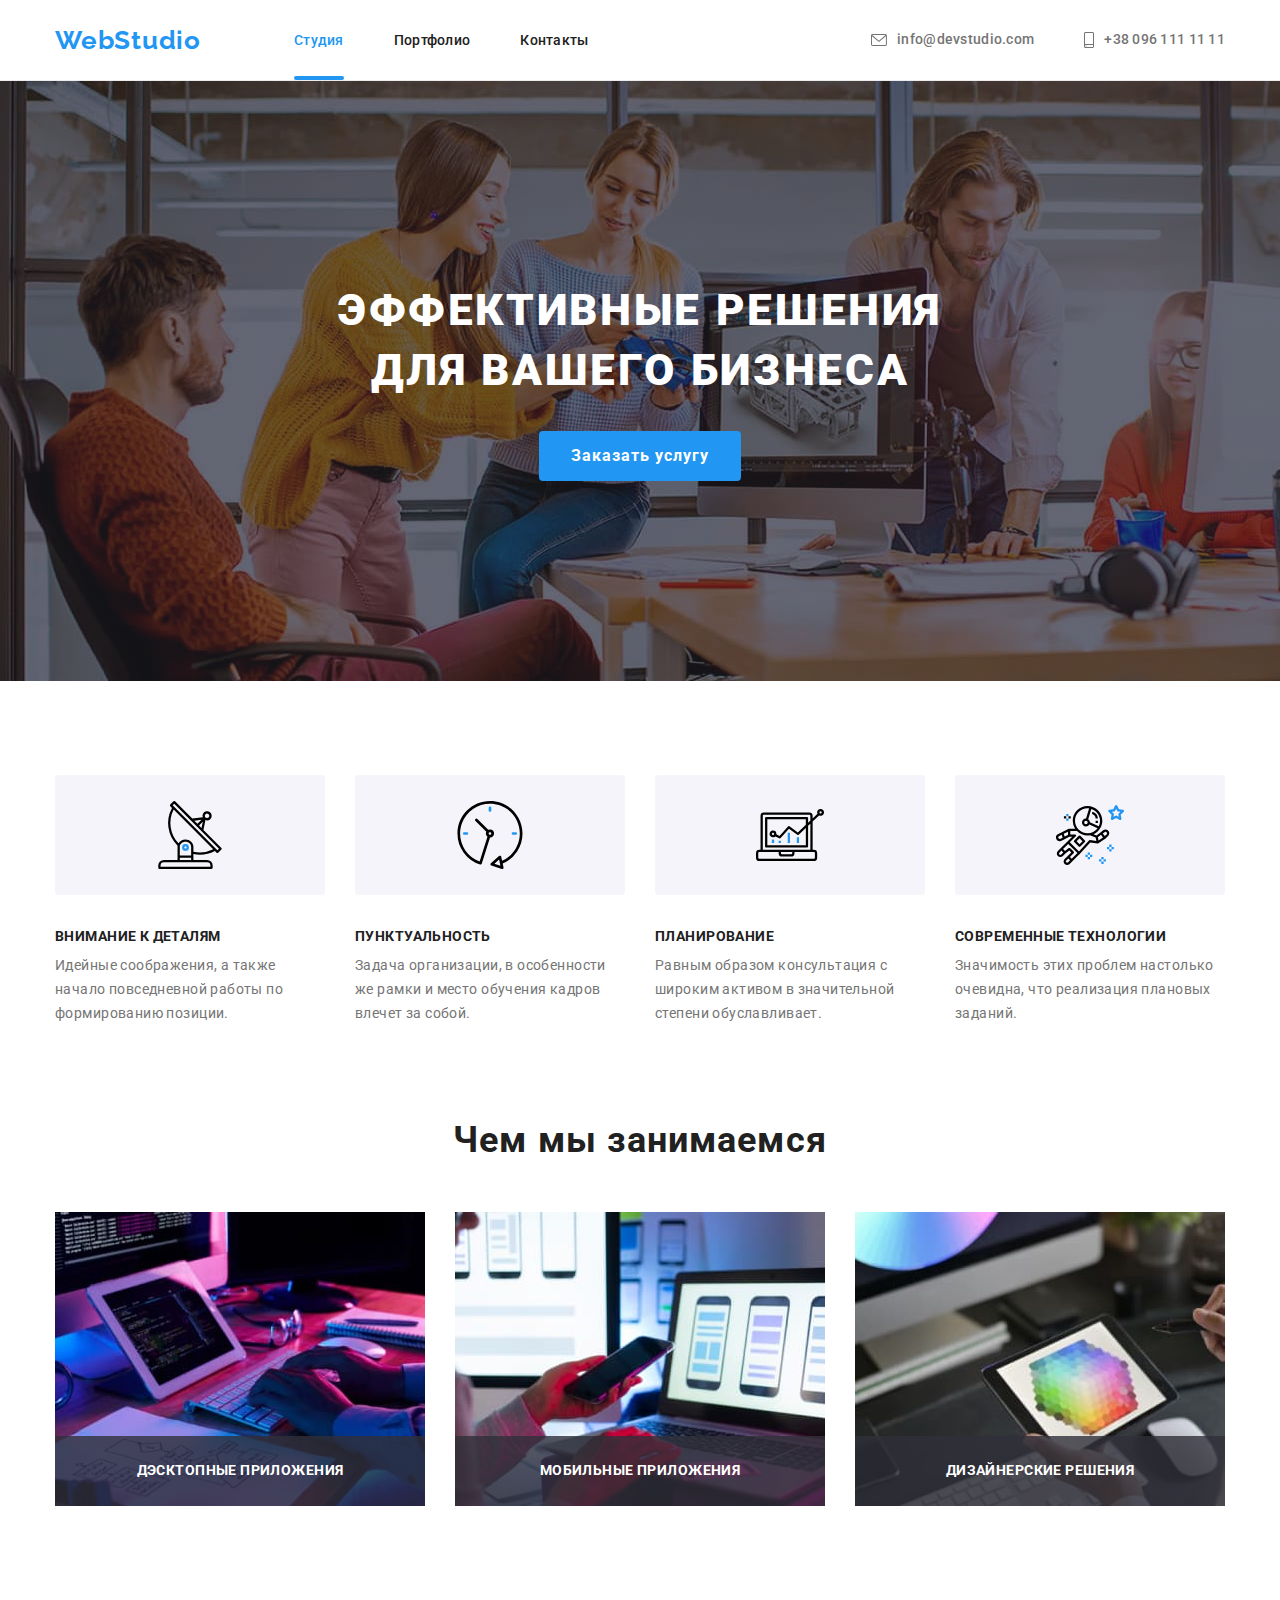
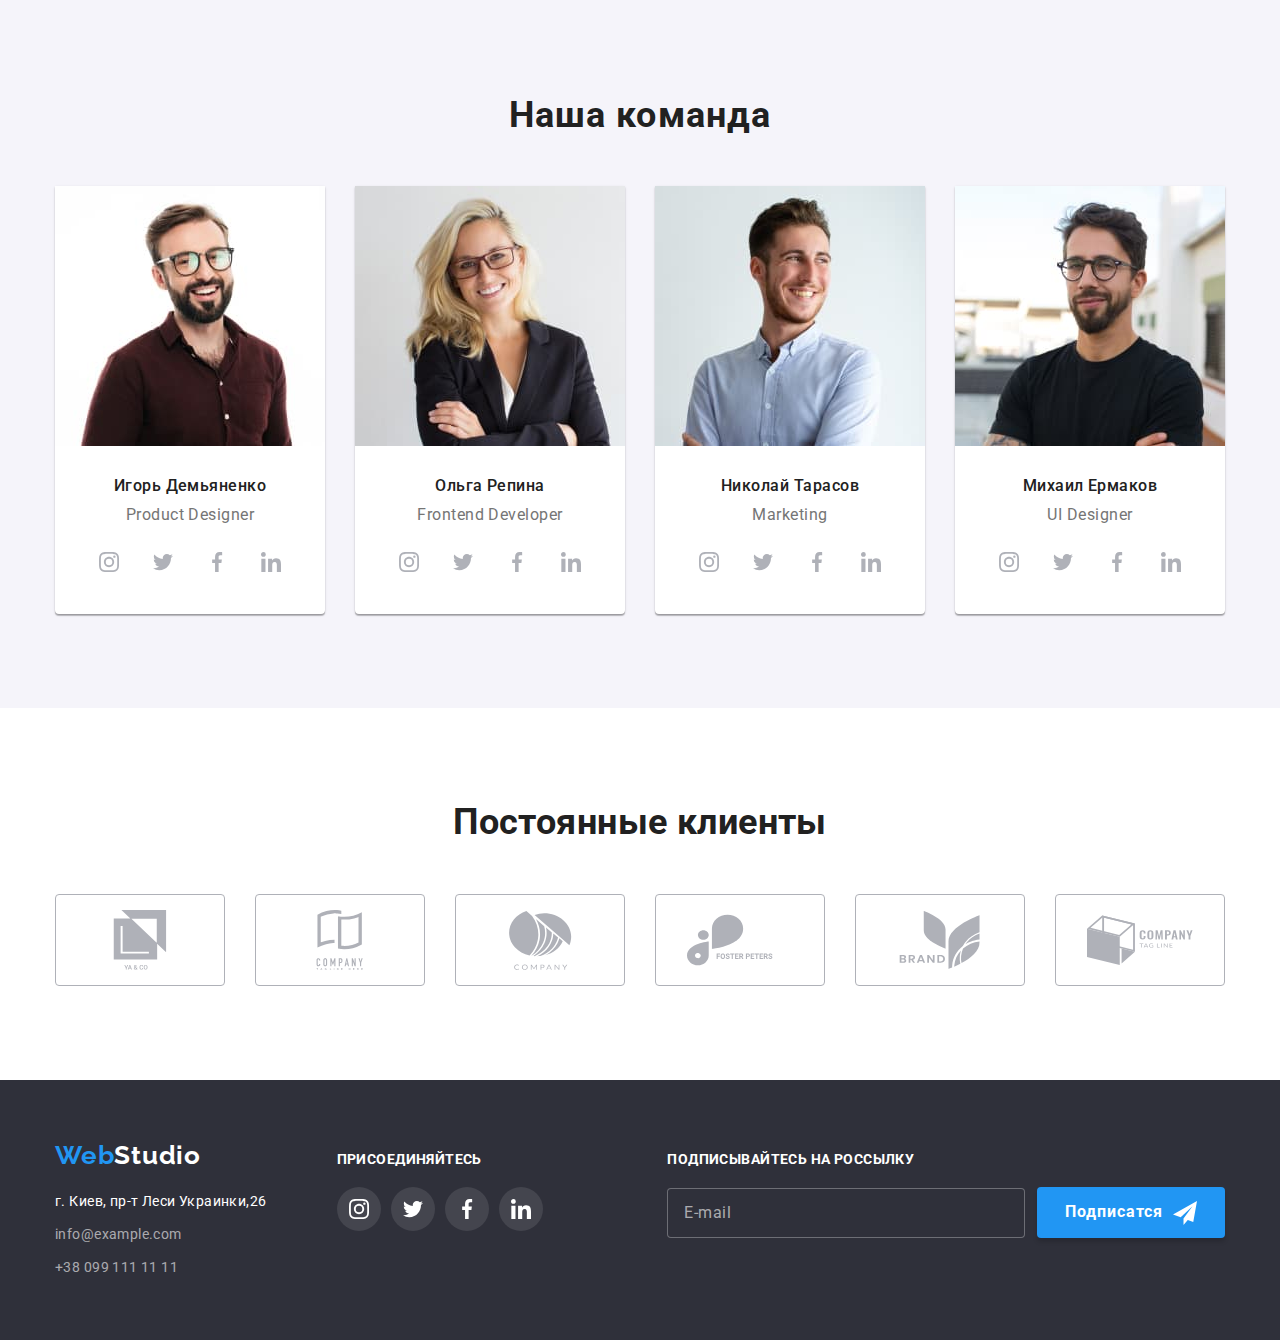
==== commit a2abc0e9: "all7" ====
--- a/index.html
+++ b/index.html
@@ -418,7 +418,7 @@
               required
               placeholder="E-mail"
             />
-            <button type="submit" class="footer-user-btn" width="200" height="50">
+            <button type="submit" class="footer-user-btn">
               Подписатся<svg class="footer-user-icon" width="24" height="24">
                 <use href="./images/icons.svg#icon-send"></use>
               </svg>
@@ -447,7 +447,7 @@
                 pattern="^[a-zA-Zа-яА-Я]+$"
                 minlength="2"
               />
-              <div class="hover-box"></div>
+              <span class="hover-box"></span>
               <svg class="modal-form-input-icon" width="18" height="18">
                 <use href="./images/icons.svg#icon-person"></use>
               </svg>
@@ -464,7 +464,7 @@
                 pattern="^[0-9]{3}-[0-9]{3}-[0-9]{2}-[0-9]{2}"
                 title="xxx-xxx-xx-xx"
               />
-              <div class="hover-box"></div>
+              <span class="hover-box"></span>
               <svg class="modal-form-input-icon" width="18" height="18">
                 <use href="./images/icons.svg#icon-phone"></use>
               </svg>
@@ -474,7 +474,7 @@
             <span class="modal-form-input-desc">Почта*</span>
             <span class="modal-form-input-box">
               <input type="email" class="modal-form-input" name="user_mail" />
-              <div class="hover-box"></div>
+              <span class="hover-box"></span>
               <svg class="modal-form-input-icon" width="18" height="18">
                 <use href="./images/icons.svg#icon-email"></use>
               </svg>
@@ -497,9 +497,8 @@
               class="modal-form-check visually-hidden"
             />
             <label for="user-policy" class="modal-form-check-desc">
-              Соглашаюсь с рaссылкой и принимаю&nbsp<a href="" class="modal-form-check-link"
-                >Условия соглашения</a
-              >
+              Соглашаюсь с рaссылкой и принимаю &nbsp;
+              <a href="" class="modal-form-check-link">Условия соглашения</a>
             </label></span
           >
           <button class="modal-form-btn" type="submit">Отправить</button>
--- a/css/main.min.css
+++ b/css/main.min.css
@@ -1 +1 @@
-:root{--primary-text-colorry: #212121;--accent-text-color: #2196F3;--text-color: #757575;--logo-color-header: #000000;--color-white: #FFFFFF;--bgcolor-black: #2F303A;--adress-color: rgba(255, 255, 255, 0.6);--background-color: #E5E5E5;--background-color-team: #F5F4FA;--font-family-secondary: "Raleway", sans-serif;--font-family-primary: "Roboto", sans-serif;--icons-color: #AFB1B8;--transition-dur-func: 250ms cubic-bezier(0.4, 0, 0.2, 1)}.visually-hidden{position:absolute;width:1px;height:1px;margin:-1px;border:0;padding:0;white-space:nowrap;clip-path:inset(100%);clip:rect(0 0 0 0);overflow:hidden}.modal-close-btn,.footer-user-btn,.footer-user-input-box{display:flex;justify-content:center;align-items:center}.container{margin-left:auto;margin-right:auto;width:1200px;padding-left:15px;padding-right:15px}h1,h2,h3,p{margin-top:0;margin-bottom:0}ul,ol{padding-left:0;margin-top:0;margin-bottom:0;list-style:none}img{display:block;max-width:100%;height:auto}.link{text-decoration:none}body{font-family:"Roboto",sans-serif;color:var(--primary-text-colorry);background-color:var(--color-white);font-size:14px;letter-spacing:.03em}ul{list-style:none}a{text-decoration:none}.section{padding-bottom:94px;padding-top:94px}button{cursor:pointer;font-family:var(--font-family-primary);border:none;display:block;margin:0 auto}button:hover,button:focus{background-color:var(--accent-text-color);color:var(--color-white)}.footer-user-input{display:block;padding-left:16px;width:358px;height:50px;border:1px solid rgba(255,255,255,.3);border-radius:4px;background-color:var(--bgcolor-black);color:var(--color-white);font-size:16px;transition:border-color var(--transition-dur-func)}.footer-user-input:hover,.footer-user-input:focus{border-color:var(--accent-text-color);outline:none}.footer-user-input::placeholder{letter-spacing:.03em;color:rgba(255,255,255,.6)}.footer-user-title{font-weight:700;font-size:14px;line-height:1.14;letter-spacing:.03em;text-transform:uppercase;margin-bottom:20px;color:var(--color-white)}.footer-user-btn{width:200px;height:50px;margin-left:12px;box-shadow:0px 4px 4px rgba(0,0,0,.15);border-radius:4px;background-color:var(--accent-text-color);font-weight:700;font-size:16px;line-height:1.88;letter-spacing:.06em;color:var(--color-white)}.footer-user-form{margin-left:auto}.footer-user-icon{fill:currentColor;color:var(--color-white);margin-left:10px}p.overlay-portfolio-text{background:rgba(33,150,243,.9);font-weight:400;font-size:18px;line-height:1.56;letter-spacing:.03em;color:var(--color-white);position:absolute;left:0;top:0;text-align:start;height:100%;width:100%;overflow:auto;transform:translateY(100%);transition:transform 250ms cubic-bezier(0.4, 0, 0.2, 1);padding:63px 24px}.overlay-portfolio{position:relative;display:block;overflow:hidden}.img-portfolio-links:hover .overlay-portfolio-text,.img-portfolio-links:focus .overlay-portfolio-text{transform:translateY(0%)}.backdrop{position:fixed;width:100%;height:100%;background-color:rgba(0,0,0,.2);z-index:100;top:0;left:0;transition:opacity var(--transition-dur-func),visibility var(--transition-dur-func)}.modal{position:absolute;top:50%;left:50%;transform:translate(-50%, -50%);width:528px;height:581px;background-color:var(--color-white);padding:40px}.modal-close-btn{position:absolute;top:10px;right:10px;background-color:rgba(0,0,0,0);width:30px;height:30px;padding:0;fill:currentColor;color:#000;border:1px solid rgba(0,0,0,.1);border-radius:50%;transition:color var(--transition-dur-func),background-color var(--transition-dur-func)}.modal-close-btn:focus,.modal-close-btn:hover{background-color:var(--accent-text-color);color:var(--color-white)}.backdrop.is-hidden{opacity:0;visibility:hidden;pointer-events:none}.modal-form-btn{padding:10px 52px;background-color:var(--accent-text-color);box-shadow:0px 4px 4px rgba(0,0,0,.15);border-radius:4px;font-weight:700;font-size:16px;line-height:1.88;letter-spacing:.06em;margin-top:30px;color:var(--color-white)}.modal-form-title{font-weight:700;font-size:20px;line-height:1.15;text-align:center}.modal-form-main{display:flex;flex-direction:column;align-items:center}.modal-form-field{width:100%;margin-top:10px}.modal-form-field:nth-child(2){margin-top:12px}.modal-form-field:nth-child(5){margin-bottom:20px}.modal-form-input{position:relative;width:100%;height:40px;border:1px solid rgba(33,33,33,.2);border-radius:4px;padding-left:42px;font-size:16px;transition:border-color var(--transition-dur-func)}.modal-form-input:focus{border-color:var(--accent-text-color);outline:none}.hover-box{position:absolute;width:100%;height:100%;border:1px solid rgba(33,33,33,.2);border-radius:4px;top:0;left:0;transition:border-color var(--transition-dur-func)}.hover-box:hover{border-color:var(--accent-text-color)}.modal-form-input-desc{display:block;margin-bottom:4px;font-size:12px;line-height:1.16;letter-spacing:.01em;color:var(--text-color)}.modal-form-input-box{display:block;position:relative}.modal-form-input-icon{display:block;position:absolute;top:50%;left:14px;transform:translateY(-50%);fill:currentColor;transition:color var(--transition-dur-func)}.modal-form-input:focus+.modal-form-input-icon{color:var(--accent-text-color)}.modal-form-message{position:relative;resize:none;width:100%;height:120px;padding:12px 16px;border:1px solid rgba(33,33,33,.2);border-radius:4px;transition:border-color var(--transition-dur-func);overflow:auto}.modal-form-message::placeholder{text-transform:uppercase}.modal-form-message:focus,.modal-form-message:hover{border-color:var(--accent-text-color);outline:none}.modal-form-check-desc{font-weight:400;font-size:14px;line-height:1.71;letter-spacing:.03em;color:var(--text-color)}.modal-form-check-desc::before{content:"";display:inline-flex;width:16px;height:15px;border-radius:2px;border:1px solid var(--primary-text-colorry);cursor:pointer;margin:0}.modal-form-check:checked+.modal-form-check-desc::before{background-image:url(../images/check.svg);background-size:contain;background-position:50% 50%}.modal-form-check-link{color:var(--accent-text-color)}.header{border-bottom:1px solid #ececec}.header-container{display:flex;align-items:center;height:80px}.header-navigation{display:flex;align-items:center}.header-navigation__links{display:flex;margin-left:93px;gap:50px}.header-navigation__links a{transition:color var(--transition-dur-func);font-style:normal;color:var(--primary-text-colorry);font-weight:500;font-size:14px;line-height:1.14;letter-spacing:.02em}.header-navigation__links a:hover,.header-navigation__links a:focus{color:var(--accent-text-color)}.header__contacts{display:flex;margin-left:auto;gap:50px;align-items:center}.header__contacts-box{display:flex;justify-content:center;align-items:center}.header-navigation__link{position:relative;transition:color var(--transition-dur-func)}.header-navigation__link:hover,.header-navigation__link:focus{color:var(--accent-text-color)}.header__contact-link{position:relative;transition:color var(--transition-dur-func)}.header__contact-link:hover,.header__contact-link:focus{color:var(--accent-text-color)}.current::after{content:"";position:absolute;display:flex;margin-top:28px;width:100%;height:4px;border-radius:2px;background-color:var(--accent-text-color)}.icon-letter{margin-right:10px;fill:currentColor}.icon-phone{margin-right:10px;fill:currentColor}.header__contacts:first-child{margin-right:50px}.header__contacts a{display:flex;align-items:center;font-style:normal;font-weight:500;font-size:14px;line-height:1.14;letter-spacing:.02em;color:var(--text-color)}.header-navigation__links .current{color:var(--accent-text-color)}.logo{font-family:"Raleway";font-style:normal;font-weight:700;font-size:26px;line-height:1.19;letter-spacing:.03em;text-decoration:none;color:var(--accent-text-color)}.logo-studio{color:var(--logo-color-header)}.hero{background-image:linear-gradient(rgba(47, 48, 58, 0.4), rgba(47, 48, 58, 0.4)),url(..//images/bgheroimg.jpg);background-repeat:no-repeat;background-size:1600px;background-size:cover;max-width:1600px;height:600px;background-color:#c4c4c4}.hero_position{margin:0 auto;padding:200px 0}.hero__title{font-weight:900;font-size:44px;line-height:1.36;text-align:center;letter-spacing:.06em;text-transform:uppercase;color:var(--color-white, white);display:block;margin-bottom:30px;margin-left:auto;margin-right:auto;width:696px}.hero__button{font-weight:700;font-size:16px;line-height:1.875;text-align:center;letter-spacing:.06em;color:var(--color-white, white);background:var(--accent-text-color);padding-top:10px;padding-bottom:10px;padding-left:32px;padding-right:32px;border:none;display:block;min-width:200px;border-radius:4px;margin-left:auto;margin-right:auto}.icons-advantage{background:#f5f4fa;border-radius:4px;width:270px;height:120px;padding:25px 101px}.advantage h3{font-style:normal;font-weight:700;font-size:14px;line-height:1.143;letter-spacing:.03em;text-transform:uppercase;color:var(--primary-text-colorry)}.advantage p{font-style:normal;font-weight:400;font-size:14px;line-height:1.7;letter-spacing:.03em;color:var(--text-color, #757575)}.our-advantage{display:flex;justify-content:center;gap:30px}.our-advantage h3{margin-bottom:10px}.items-advantage{width:270px;text-align:start;margin-bottom:30px}.our-work{display:flex;flex-wrap:wrap;gap:30px;justify-content:center}.work-title{font-style:normal;font-weight:700;font-size:36px;line-height:1.17;text-align:center;letter-spacing:.03em;margin-bottom:50px;color:var(--primary-text-colorry)}.work{padding-top:0px}.work-img-text{font-weight:700;line-height:1.14;text-align:center;text-transform:uppercase;color:#fff;background:rgba(47,48,58,.8);position:absolute;width:100%;height:70px;bottom:0%;display:flex;justify-content:center;align-items:center}.our-work-img{position:relative}.team{background-color:var(--background-color-team)}.team-img-titles{margin-bottom:10px}.info-team{padding:30px 0}.title-team{font-style:normal;font-weight:700;font-size:36px;line-height:1.17;text-align:center;letter-spacing:.03em;color:var(--primary-text-colorry);margin-bottom:50px;margin-left:auto;margin-right:auto}.our-team h3{font-style:normal;font-weight:500;font-size:16px;line-height:1.19;letter-spacing:.03em;color:var(--primary-text-colorry)}.our-team p{font-style:normal;font-weight:400;font-size:16px;line-height:1.19;letter-spacing:.03em;color:var(--text-color)}.our-team{display:flex;flex-wrap:wrap;gap:30px;justify-content:center;text-align:center}.our-team li{background-color:#fff;border-radius:0px 0px 4px 4px;box-shadow:0px 1px 3px rgba(0,0,0,.12),0px 1px 1px rgba(0,0,0,.14),0px 2px 1px rgba(0,0,0,.2)}.social-list-team{display:flex;gap:10px;justify-content:center;margin-top:16px}.social-list-team li{box-shadow:none}.social-links-team{display:flex;width:44px;border-radius:50%;height:44px;background-color:#fff;justify-content:center;align-items:center;color:var(--icons-color);transition:color var(--transition-dur-func),background-color var(--transition-dur-func)}.social-links-team:hover,.social-links-team:focus{color:var(--color-white);background-color:var(--accent-text-color)}.social-team-icons{fill:currentColor}.clients-items{display:flex;width:170px;height:92px;justify-content:center;align-items:center}.clients-title{text-align:center;margin-bottom:50px;font-weight:700;font-size:36px;line-height:1.16}.list-clients{display:flex;justify-content:center;gap:30px}.links-clients{display:flex;border:1px solid #afb1b8;border-radius:4px;width:170px;height:92px;justify-content:center;align-items:center;color:var(--icons-color);transition:color var(--transition-dur-func),border-color var(--transition-dur-func)}.links-clients:hover,.links-clients:focus{border-color:var(--accent-text-color);color:var(--accent-text-color)}.clients-icon{fill:currentColor}.social-links-items-footer{display:flex;width:44px;color:var(--color-white);height:44px;border-radius:50%;background-color:rgba(255,255,255,.1);justify-content:center;align-items:center;transition:background-color var(--transition-dur-func)}.social-links-items-footer:hover,.social-links-items-footer:focus{background-color:var(--accent-text-color)}.footer-list-title{font-weight:700;font-size:14px;line-height:1.14;letter-spacing:.03em;text-transform:uppercase;color:var(--color-white);margin-bottom:20px}.social-links-list{display:flex;width:206px;gap:10px}.footer-links{display:flex;align-items:baseline}.social-links-footer{margin-left:70px}address{margin-top:20px}.links-address li:not(:last-child){margin-bottom:9px}.links-address a{font-style:normal;font-weight:400;font-size:14px;line-height:1.7;letter-spacing:.03em;color:var(--adress-color);transition:color var(--transition-dur-func)}.links-address a:hover,.links-address a:focus{color:var(--accent-text-color)}footer{background-color:var(--bgcolor-black);padding:60px 0}.logo-studio-footer{color:var(--color-white)}.social-list-icons-footer{fill:currentColor}.portfolio-menu{display:flex;justify-content:center;gap:8px;margin-bottom:50px}.img-portfolio{display:flex;flex-wrap:wrap;gap:30px}.img-portfolio li{width:370px}.img-portfolio-items,.portfolio-menu-items{transition:box-shadow var(--transition-dur-func)}.img-portfolio-links{display:block;transition:box-shadow var(--transition-dur-func)}.img-portfolio-links:hover,.img-portfolio-links:focus{box-shadow:0px 1px 1px rgba(0,0,0,.12),0px 4px 4px rgba(0,0,0,.06),1px 4px 6px rgba(0,0,0,.16)}.btn-portfolio-menu:hover,.btn-portfolio-menu:focus{box-shadow:0px 1px 1px rgba(0,0,0,.12),0px 4px 4px rgba(0,0,0,.06),1px 4px 6px rgba(0,0,0,.16);background-color:var(--accent-text-color);color:var(--color-white)}.galery-portfolio button{font-family:"Roboto",sans-serif;font-style:normal;font-weight:500;font-size:16px;line-height:1.625;letter-spacing:.03em;color:var(--primary-text-colorry);background-color:var(--background-color-team);border-radius:4px;border:var(--primary-text-colorry);padding:6px 22px;border:none;display:block;min-width:70px;border-radius:4px;margin-left:auto;margin-right:auto;transition:background-color var(--transition-dur-func),color var(--transition-dur-func),box-shadow var(--transition-dur-func)}.galery-portfolio h2{font-style:normal;font-weight:700;font-size:18px;line-height:2;letter-spacing:.06em;color:var(--primary-text-colorry)}.galery-portfolio p{font-style:normal;font-weight:400;font-size:16px;line-height:1.875;letter-spacing:.03em;margin-top:4px;color:var(--text-color)}.info-portfolio{border:1px solid #eee;padding:20px 24px}/*# sourceMappingURL=main.min.css.map */+:root{--primary-text-colorry: #212121;--accent-text-color: #2196F3;--text-color: #757575;--logo-color-header: #000000;--color-white: #FFFFFF;--bgcolor-black: #2F303A;--adress-color: rgba(255, 255, 255, 0.6);--background-color: #E5E5E5;--background-color-team: #F5F4FA;--font-family-secondary: "Raleway", sans-serif;--font-family-primary: "Roboto", sans-serif;--icons-color: #AFB1B8;--transition-dur-func: 250ms cubic-bezier(0.4, 0, 0.2, 1)}.visually-hidden{position:absolute;width:1px;height:1px;margin:-1px;border:0;padding:0;white-space:nowrap;clip-path:inset(100%);clip:rect(0 0 0 0);overflow:hidden}.modal-close-btn,.footer-user-btn,.footer-user-input-box{display:flex;justify-content:center;align-items:center}.container{margin-left:auto;margin-right:auto;width:1200px;padding-left:15px;padding-right:15px}h1,h2,h3,p{margin-top:0;margin-bottom:0}ul,ol{padding-left:0;margin-top:0;margin-bottom:0;list-style:none}img{display:block;max-width:100%;height:auto}.link{text-decoration:none}body{font-family:"Roboto",sans-serif;color:var(--primary-text-colorry);background-color:var(--color-white);font-size:14px;letter-spacing:.03em}ul{list-style:none}a{text-decoration:none}.section{padding-bottom:94px;padding-top:94px}button{cursor:pointer;font-family:var(--font-family-primary);border:none;display:block;margin:0 auto}button:hover,button:focus{background-color:var(--accent-text-color);color:var(--color-white)}.footer-user-input{display:block;padding-left:16px;width:358px;height:50px;border:1px solid rgba(255,255,255,.3);border-radius:4px;background-color:var(--bgcolor-black);color:var(--color-white);font-size:16px;transition:border-color var(--transition-dur-func)}.footer-user-input:hover,.footer-user-input:focus{border-color:var(--accent-text-color);outline:none}.footer-user-input::placeholder{letter-spacing:.03em;color:rgba(255,255,255,.6)}.footer-user-title{font-weight:700;font-size:14px;line-height:1.14;letter-spacing:.03em;text-transform:uppercase;margin-bottom:20px;color:var(--color-white)}.footer-user-btn{padding:10px 28px;margin-left:12px;box-shadow:0px 4px 4px rgba(0,0,0,.15);border-radius:4px;background-color:var(--accent-text-color);font-weight:700;font-size:16px;line-height:1.88;letter-spacing:.06em;color:var(--color-white)}.footer-user-form{margin-left:auto}.footer-user-icon{fill:currentColor;color:var(--color-white);margin-left:10px}p.overlay-portfolio-text{background:rgba(33,150,243,.9);font-weight:400;font-size:18px;line-height:1.56;letter-spacing:.03em;color:var(--color-white);position:absolute;left:0;top:0;text-align:start;height:100%;width:100%;overflow:auto;transform:translateY(100%);transition:transform 250ms cubic-bezier(0.4, 0, 0.2, 1);padding:63px 24px}.overlay-portfolio{position:relative;display:block;overflow:hidden}.img-portfolio-links:hover .overlay-portfolio-text,.img-portfolio-links:focus .overlay-portfolio-text{transform:translateY(0%)}.backdrop{position:fixed;width:100%;height:100%;background-color:rgba(0,0,0,.2);z-index:100;top:0;left:0;transition:opacity var(--transition-dur-func),visibility var(--transition-dur-func)}.modal{position:absolute;top:50%;left:50%;transform:translate(-50%, -50%);width:528px;height:581px;background-color:var(--color-white);padding:40px}.modal-close-btn{position:absolute;top:10px;right:10px;background-color:rgba(0,0,0,0);width:30px;height:30px;padding:0;fill:currentColor;color:#000;border:1px solid rgba(0,0,0,.1);border-radius:50%;transition:color var(--transition-dur-func),background-color var(--transition-dur-func)}.modal-close-btn:focus,.modal-close-btn:hover{background-color:var(--accent-text-color);color:var(--color-white)}.backdrop.is-hidden{opacity:0;visibility:hidden;pointer-events:none}.modal-form-btn{padding:10px 52px;background-color:var(--accent-text-color);box-shadow:0px 4px 4px rgba(0,0,0,.15);border-radius:4px;font-weight:700;font-size:16px;line-height:1.88;letter-spacing:.06em;margin-top:30px;color:var(--color-white)}.modal-form-title{font-weight:700;font-size:20px;line-height:1.15;text-align:center}.modal-form-main{display:flex;flex-direction:column;align-items:center}.modal-form-field{width:100%;margin-top:10px}.modal-form-field:nth-child(2){margin-top:12px}.modal-form-field:nth-child(5){margin-bottom:20px}.modal-form-input{position:relative;width:100%;height:40px;border:1px solid rgba(33,33,33,.2);border-radius:4px;padding-left:42px;font-size:16px;transition:border-color var(--transition-dur-func)}.modal-form-input:focus{border-color:var(--accent-text-color);outline:none}.hover-box{position:absolute;width:100%;height:100%;border:1px solid rgba(33,33,33,.2);border-radius:4px;top:0;left:0;transition:border-color var(--transition-dur-func)}.hover-box:hover{border-color:var(--accent-text-color)}.modal-form-input-desc{display:block;margin-bottom:4px;font-size:12px;line-height:1.16;letter-spacing:.01em;color:var(--text-color)}.modal-form-input-box{display:block;position:relative}.modal-form-input-icon{display:block;position:absolute;top:50%;left:14px;transform:translateY(-50%);fill:currentColor;transition:color var(--transition-dur-func)}.modal-form-input:focus+.modal-form-input-icon,.hover-box:hover+.modal-form-input-icon{color:var(--accent-text-color)}.modal-form-message{position:relative;resize:none;width:100%;height:120px;padding:12px 16px;border:1px solid rgba(33,33,33,.2);border-radius:4px;transition:border-color var(--transition-dur-func);overflow:auto}.modal-form-message::placeholder{text-transform:uppercase}.modal-form-message:focus,.modal-form-message:hover{border-color:var(--accent-text-color);outline:none}.modal-form-check-desc{font-weight:400;font-size:14px;line-height:1.71;letter-spacing:.03em;color:var(--text-color)}.modal-form-check-desc::before{content:"";display:inline-flex;width:16px;height:15px;border-radius:2px;border:1px solid var(--primary-text-colorry);cursor:pointer;margin:0}.modal-form-check:checked+.modal-form-check-desc::before{background-image:url(../images/check.svg);background-size:contain;background-position:50% 50%}.modal-form-check-link{color:var(--accent-text-color)}.header{border-bottom:1px solid #ececec}.header-container{display:flex;align-items:center;height:80px}.header-navigation{display:flex;align-items:center}.header-navigation__links{display:flex;margin-left:93px;gap:50px}.header-navigation__links a{transition:color var(--transition-dur-func);font-style:normal;color:var(--primary-text-colorry);font-weight:500;font-size:14px;line-height:1.14;letter-spacing:.02em}.header-navigation__links a:hover,.header-navigation__links a:focus{color:var(--accent-text-color)}.header__contacts{display:flex;margin-left:auto;gap:50px;align-items:center}.header__contacts-box{display:flex;justify-content:center;align-items:center}.header-navigation__link{position:relative;transition:color var(--transition-dur-func)}.header-navigation__link:hover,.header-navigation__link:focus{color:var(--accent-text-color)}.header__contact-link{position:relative;transition:color var(--transition-dur-func)}.header__contact-link:hover,.header__contact-link:focus{color:var(--accent-text-color)}.current::after{content:"";position:absolute;display:flex;margin-top:28px;width:100%;height:4px;border-radius:2px;background-color:var(--accent-text-color)}.icon-letter{margin-right:10px;fill:currentColor}.icon-phone{margin-right:10px;fill:currentColor}.header__contacts:first-child{margin-right:50px}.header__contacts a{display:flex;align-items:center;font-style:normal;font-weight:500;font-size:14px;line-height:1.14;letter-spacing:.02em;color:var(--text-color)}.header-navigation__links .current{color:var(--accent-text-color)}.logo{font-family:"Raleway";font-style:normal;font-weight:700;font-size:26px;line-height:1.19;letter-spacing:.03em;text-decoration:none;color:var(--accent-text-color)}.logo-studio{color:var(--logo-color-header)}.hero{background-image:linear-gradient(rgba(47, 48, 58, 0.4), rgba(47, 48, 58, 0.4)),url(..//images/bgheroimg.jpg);background-repeat:no-repeat;background-size:1600px;background-size:cover;max-width:1600px;height:600px;background-color:#c4c4c4}.hero_position{margin:0 auto;padding:200px 0}.hero__title{font-weight:900;font-size:44px;line-height:1.36;text-align:center;letter-spacing:.06em;text-transform:uppercase;color:var(--color-white, white);display:block;margin-bottom:30px;margin-left:auto;margin-right:auto;width:696px}.hero__button{font-weight:700;font-size:16px;line-height:1.875;text-align:center;letter-spacing:.06em;color:var(--color-white, white);background:var(--accent-text-color);padding-top:10px;padding-bottom:10px;padding-left:32px;padding-right:32px;border:none;display:block;min-width:200px;border-radius:4px;margin-left:auto;margin-right:auto}.icons-advantage{background:#f5f4fa;border-radius:4px;width:270px;height:120px;padding:25px 101px}.advantage h3{font-style:normal;font-weight:700;font-size:14px;line-height:1.143;letter-spacing:.03em;text-transform:uppercase;color:var(--primary-text-colorry)}.advantage p{font-style:normal;font-weight:400;font-size:14px;line-height:1.7;letter-spacing:.03em;color:var(--text-color, #757575)}.our-advantage{display:flex;justify-content:center;gap:30px}.our-advantage h3{margin-bottom:10px}.items-advantage{width:270px;text-align:start;margin-bottom:30px}.our-work{display:flex;flex-wrap:wrap;gap:30px;justify-content:center}.work-title{font-style:normal;font-weight:700;font-size:36px;line-height:1.17;text-align:center;letter-spacing:.03em;margin-bottom:50px;color:var(--primary-text-colorry)}.work{padding-top:0px}.work-img-text{font-weight:700;line-height:1.14;text-align:center;text-transform:uppercase;color:#fff;background:rgba(47,48,58,.8);position:absolute;width:100%;height:70px;bottom:0%;display:flex;justify-content:center;align-items:center}.our-work-img{position:relative}.team{background-color:var(--background-color-team)}.team-img-titles{margin-bottom:10px}.info-team{padding:30px 0}.title-team{font-style:normal;font-weight:700;font-size:36px;line-height:1.17;text-align:center;letter-spacing:.03em;color:var(--primary-text-colorry);margin-bottom:50px;margin-left:auto;margin-right:auto}.our-team h3{font-style:normal;font-weight:500;font-size:16px;line-height:1.19;letter-spacing:.03em;color:var(--primary-text-colorry)}.our-team p{font-style:normal;font-weight:400;font-size:16px;line-height:1.19;letter-spacing:.03em;color:var(--text-color)}.our-team{display:flex;flex-wrap:wrap;gap:30px;justify-content:center;text-align:center}.our-team li{background-color:#fff;border-radius:0px 0px 4px 4px;box-shadow:0px 1px 3px rgba(0,0,0,.12),0px 1px 1px rgba(0,0,0,.14),0px 2px 1px rgba(0,0,0,.2)}.social-list-team{display:flex;gap:10px;justify-content:center;margin-top:16px}.social-list-team li{box-shadow:none}.social-links-team{display:flex;width:44px;border-radius:50%;height:44px;background-color:#fff;justify-content:center;align-items:center;color:var(--icons-color);transition:color var(--transition-dur-func),background-color var(--transition-dur-func)}.social-links-team:hover,.social-links-team:focus{color:var(--color-white);background-color:var(--accent-text-color)}.social-team-icons{fill:currentColor}.clients-items{display:flex;width:170px;height:92px;justify-content:center;align-items:center}.clients-title{text-align:center;margin-bottom:50px;font-weight:700;font-size:36px;line-height:1.16}.list-clients{display:flex;justify-content:center;gap:30px}.links-clients{display:flex;border:1px solid #afb1b8;border-radius:4px;width:170px;height:92px;justify-content:center;align-items:center;color:var(--icons-color);transition:color var(--transition-dur-func),border-color var(--transition-dur-func)}.links-clients:hover,.links-clients:focus{border-color:var(--accent-text-color);color:var(--accent-text-color)}.clients-icon{fill:currentColor}.social-links-items-footer{display:flex;width:44px;color:var(--color-white);height:44px;border-radius:50%;background-color:rgba(255,255,255,.1);justify-content:center;align-items:center;transition:background-color var(--transition-dur-func)}.social-links-items-footer:hover,.social-links-items-footer:focus{background-color:var(--accent-text-color)}.footer-list-title{font-weight:700;font-size:14px;line-height:1.14;letter-spacing:.03em;text-transform:uppercase;color:var(--color-white);margin-bottom:20px}.social-links-list{display:flex;width:206px;gap:10px}.footer-links{display:flex;align-items:baseline}.social-links-footer{margin-left:70px}address{margin-top:20px}.links-address li:not(:last-child){margin-bottom:9px}.links-address a{font-style:normal;font-weight:400;font-size:14px;line-height:1.7;letter-spacing:.03em;color:var(--adress-color);transition:color var(--transition-dur-func)}.links-address a:hover,.links-address a:focus{color:var(--accent-text-color)}footer{background-color:var(--bgcolor-black);padding:60px 0}.logo-studio-footer{color:var(--color-white)}.social-list-icons-footer{fill:currentColor}.portfolio-menu{display:flex;justify-content:center;gap:8px;margin-bottom:50px}.img-portfolio{display:flex;flex-wrap:wrap;gap:30px}.img-portfolio li{width:370px}.img-portfolio-items,.portfolio-menu-items{transition:box-shadow var(--transition-dur-func)}.img-portfolio-links{display:block;transition:box-shadow var(--transition-dur-func)}.img-portfolio-links:hover,.img-portfolio-links:focus{box-shadow:0px 1px 1px rgba(0,0,0,.12),0px 4px 4px rgba(0,0,0,.06),1px 4px 6px rgba(0,0,0,.16)}.btn-portfolio-menu:hover,.btn-portfolio-menu:focus{box-shadow:0px 1px 1px rgba(0,0,0,.12),0px 4px 4px rgba(0,0,0,.06),1px 4px 6px rgba(0,0,0,.16);background-color:var(--accent-text-color);color:var(--color-white)}.galery-portfolio button{font-family:"Roboto",sans-serif;font-style:normal;font-weight:500;font-size:16px;line-height:1.625;letter-spacing:.03em;color:var(--primary-text-colorry);background-color:var(--background-color-team);border-radius:4px;border:var(--primary-text-colorry);padding:6px 22px;border:none;display:block;min-width:70px;border-radius:4px;margin-left:auto;margin-right:auto;transition:background-color var(--transition-dur-func),color var(--transition-dur-func),box-shadow var(--transition-dur-func)}.galery-portfolio h2{font-style:normal;font-weight:700;font-size:18px;line-height:2;letter-spacing:.06em;color:var(--primary-text-colorry)}.galery-portfolio p{font-style:normal;font-weight:400;font-size:16px;line-height:1.875;letter-spacing:.03em;margin-top:4px;color:var(--text-color)}.info-portfolio{border:1px solid #eee;padding:20px 24px}/*# sourceMappingURL=main.min.css.map */